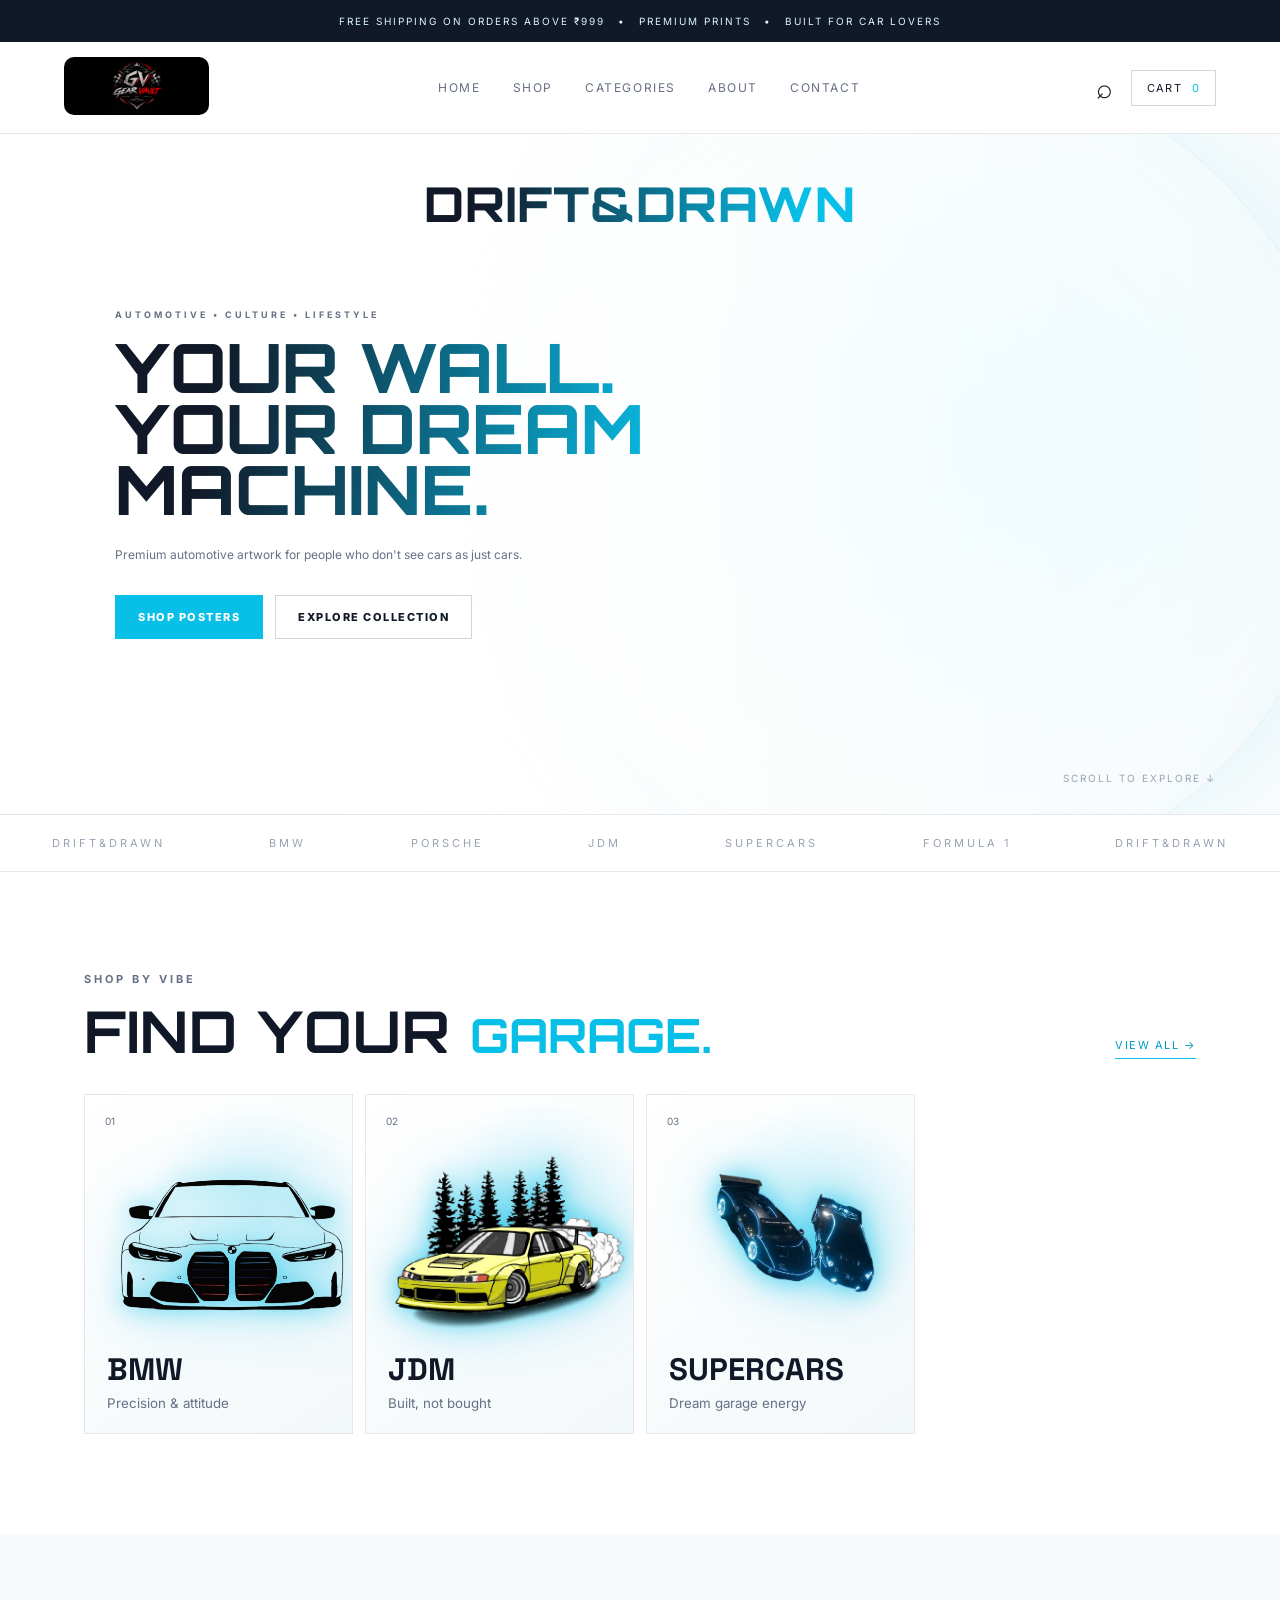
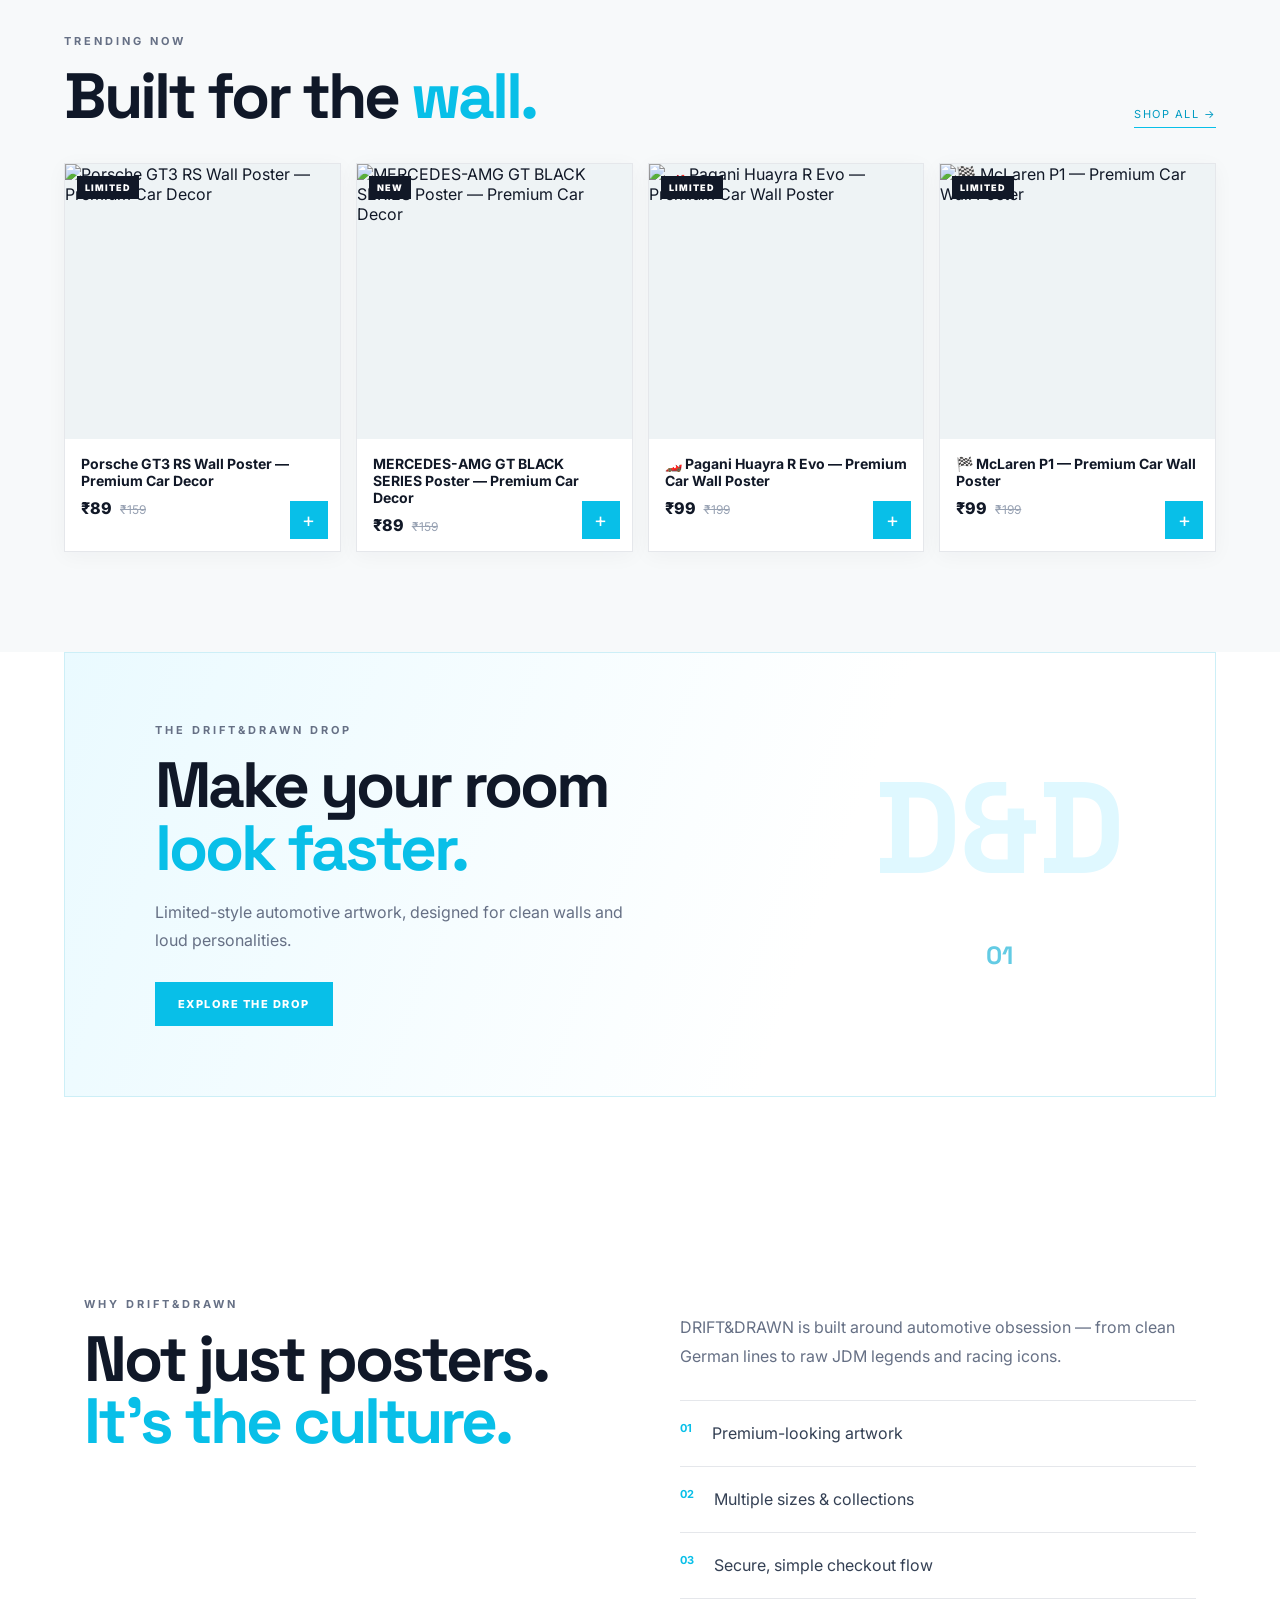
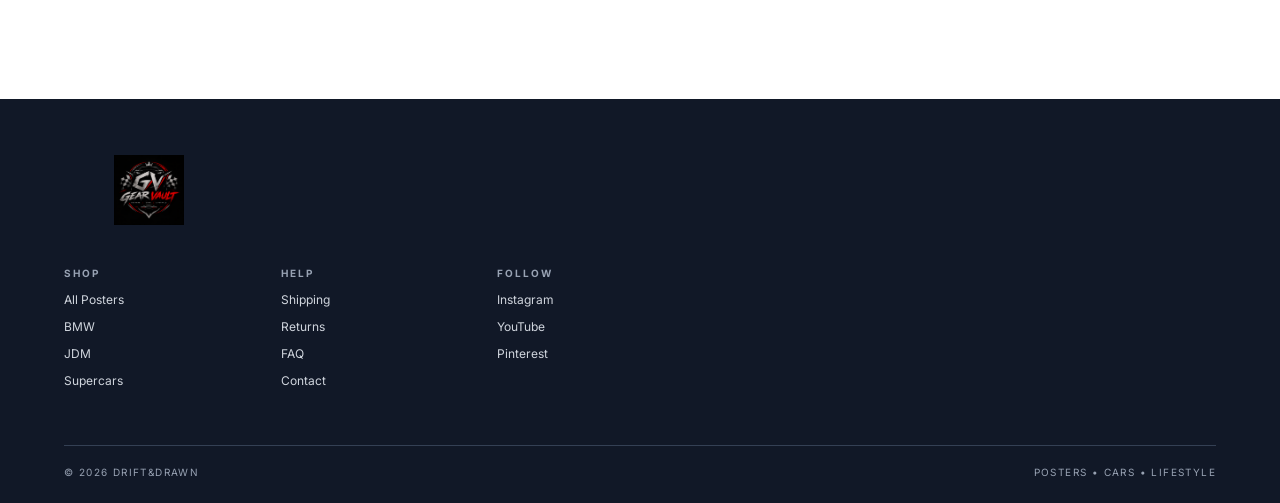
==== index.html @ aaf4fa59 "Initial website upload" ====
<!DOCTYPE html>
<html lang="en">
<head>
  <meta charset="UTF-8">
  <meta name="viewport" content="width=device-width, initial-scale=1.0">
  <title>DRIFT&amp;DRAWN — Posters, Cars &amp; Lifestyle</title>
  <meta name="description" content="DRIFT&amp;DRAWN — premium automotive posters and lifestyle products.">
  <link rel="preconnect" href="https://fonts.googleapis.com">
  <link rel="preconnect" href="https://fonts.gstatic.com" crossorigin>
  <link href="https://fonts.googleapis.com/css2?family=Inter:wght@400;500;600;700;800;900&family=Orbitron:wght@600;700;800;900&family=Space+Grotesk:wght@500;600;700&display=swap" rel="stylesheet">
  <link rel="stylesheet" href="css/style.css">
</head>
<body>
  <div class="topbar"><span>FREE SHIPPING ON ORDERS ABOVE ₹999</span><span>•</span><span>PREMIUM PRINTS</span><span>•</span><span>BUILT FOR CAR LOVERS</span></div>

  <header class="header">
    <a class="brand" href="index.html">
      <img src="assets/logo.png" alt="DRIFT&DRAWN logo">
    </a>
    <nav>
      <a href="index.html">Home</a>
      <a href="shop.html">Shop</a>
      <a href="#categories">Categories</a>
      <a href="#about">About</a>
      <a href="#contact">Contact</a>
    </nav>
    <div class="header-actions">
      <button class="icon-btn" id="searchBtn" aria-label="Search">⌕</button>
      <a class="cart-btn" href="cart.html">Cart <span id="cartCount">0</span></a>
    </div>
  </header>

  <div class="search-panel" id="searchPanel">
    <input id="searchInput" type="search" placeholder="Search BMW, JDM, supercars, posters...">
    <a href="shop.html" class="btn btn-red">Browse products</a>
  </div>

  <main>
    <section class="hero">
      <video class="hero-video" autoplay muted loop playsinline preload="auto" aria-hidden="true">
        <source src="assets/hero-loop.mp4" type="video/mp4">
      </video>
      <div class="hero-overlay"></div>
      <div class="hero-site-name">DRIFT&amp;DRAWN</div>
      <div class="hero-content">
        <p class="eyebrow">AUTOMOTIVE • CULTURE • LIFESTYLE</p>
        <h1>YOUR WALL.<br><span>YOUR DREAM MACHINE.</span></h1>
        <p class="hero-copy">Premium automotive artwork for people who don't see cars as just cars.</p>
        <div class="hero-buttons">
          <a href="shop.html" class="btn btn-red">Shop posters</a>
          <a href="#categories" class="btn btn-ghost">Explore collection</a>
        </div>
      </div>
      <div class="hero-scroll">SCROLL TO EXPLORE ↓</div>
    </section>

    <section class="ticker">
      <div>DRIFT&amp;DRAWN</div><div>BMW</div><div>PORSCHE</div><div>JDM</div><div>SUPERCARS</div><div>FORMULA 1</div><div>DRIFT&amp;DRAWN</div>
    </section>

    <section class="section" id="categories">
      <div class="section-head">
        <div>
          <p class="eyebrow">SHOP BY VIBE</p>
          <h2>Find your <span>garage.</span></h2>
        </div>
        <a href="shop.html" class="text-link">View all →</a>
      </div>
      <div class="category-grid">
        <a class="category-card cat-bmw" href="shop.html?category=BMW"><img class="category-art" src="assets/bmw.png" alt="BMW artwork" onerror="this.hidden=true"><span>01</span><strong>BMW</strong><small>Precision & attitude</small></a>
        <a class="category-card cat-jdm" href="shop.html?category=JDM"><img class="category-art" src="assets/jdm.png" alt="JDM artwork" onerror="this.hidden=true"><span>02</span><strong>JDM</strong><small>Built, not bought</small></a>
        <a class="category-card cat-super" href="shop.html?category=Supercars"><img class="category-art" src="assets/supercars.png" alt="Supercars artwork" onerror="this.hidden=true"><span>03</span><strong>SUPERCARS</strong><small>Dream garage energy</small></a>
      </div>
    </section>

    <section class="section dark-section">
      <div class="section-head">
        <div>
          <p class="eyebrow">TRENDING NOW</p>
          <h2>Built for the <span>wall.</span></h2>
        </div>
        <a href="shop.html" class="text-link">Shop all →</a>
      </div>
      <div class="product-grid" id="featuredProducts"></div>
    </section>

    <section class="promo">
      <div>
        <p class="eyebrow">THE DRIFT&amp;DRAWN DROP</p>
        <h2>Make your room<br><span>look faster.</span></h2>
        <p>Limited-style automotive artwork, designed for clean walls and loud personalities.</p>
        <a href="shop.html" class="btn btn-red">Explore the drop</a>
      </div>
      <div class="promo-mark">D&amp;D<br><small>01</small></div>
    </section>

    <section class="section" id="about">
      <div class="about-grid">
        <div>
          <p class="eyebrow">WHY DRIFT&amp;DRAWN</p>
          <h2>Not just posters.<br><span>It's the culture.</span></h2>
        </div>
        <div class="about-copy">
          <p>DRIFT&amp;DRAWN is built around automotive obsession — from clean German lines to raw JDM legends and racing icons.</p>
          <div class="feature-list">
            <div><b>01</b><span>Premium-looking artwork</span></div>
            <div><b>02</b><span>Multiple sizes & collections</span></div>
            <div><b>03</b><span>Secure, simple checkout flow</span></div>
          </div>
        </div>
      </div>
    </section>
  </main>

  <footer id="contact">
    <div class="footer-brand"><img src="assets/logo.png" alt="DRIFT&amp;DRAWN"></div>
    <div class="footer-cols">
      <div><h4>SHOP</h4><a href="shop.html">All Posters</a><a href="shop.html?category=BMW">BMW</a><a href="shop.html?category=JDM">JDM</a><a href="shop.html?category=Supercars">Supercars</a></div>
      <div><h4>HELP</h4><a href="#">Shipping</a><a href="#">Returns</a><a href="#">FAQ</a><a href="#">Contact</a></div>
      <div><h4>FOLLOW</h4><a href="#">Instagram</a><a href="#">YouTube</a><a href="#">Pinterest</a></div>
    </div>
    <div class="footer-bottom"><span>© 2026 DRIFT&amp;DRAWN</span><span>POSTERS • CARS • LIFESTYLE</span></div>
  </footer>
  <script src="js/products.js"></script>
  <script src="js/app.js"></script>
</body>
</html>
---- css/style.css ----
:root{--bg:#ffffff;--panel:#f7f9fa;--panel2:#eef3f5;--text:#111827;--muted:#667085;--cyan:#08bfe8;--cyan-dark:#009bc2;--line:#e5e7eb;--max:1240px}
*{box-sizing:border-box}html{scroll-behavior:smooth}body{margin:0;background:#fffffffff;color:var(--text);font-family:Inter,Arial,sans-serif}a{color:inherit;text-decoration:none}button,input,select,textarea{font:inherit}
.topbar{min-height:42px;padding:7px 5vw;background:#fffffffff;border-bottom:1px solid #191919;color:#667085;display:flex;align-items:center;justify-content:center;font-size:10px;letter-spacing:2px;gap:13px;flex-wrap:wrap}.site-name{color:#d9f8ff;font-family:"Space Grotesk";font-size:15px;letter-spacing:2px}
.header{height:92px;padding:0 5vw;display:flex;align-items:center;justify-content:space-between;border-bottom:1px solid #e5e7eb;background:rgba(8,8,8,.95);position:sticky;top:0;z-index:20;backdrop-filter:blur(16px)}
.brand img{width:145px;height:58px;object-fit:contain}.header nav{display:flex;gap:32px}.header nav a{font-size:12px;text-transform:uppercase;letter-spacing:1.6px;color:#bdbdbd}.header nav a:hover,.header nav a.active{color:#111827}.header-actions{display:flex;gap:12px;align-items:center}.icon-btn{border:0;background:transparent;color:#111827;font-size:28px;cursor:pointer}.cart-btn{border:1px solid #d0d7dc;padding:10px 15px;font-size:11px;text-transform:uppercase;letter-spacing:1.4px}.cart-btn span{color:var(--cyan);margin-left:5px}
.search-panel{display:none;padding:15px 5vw;background:#f7f9fa;border-bottom:1px solid var(--line);gap:12px}.search-panel.show{display:flex}.search-panel input{flex:1;background:#f4f8fa;border:1px solid #d0d7dc;color:#111827;padding:14px 16px;outline:0}
.hero{min-height:680px;position:relative;display:flex;align-items:center;overflow:hidden;background:radial-gradient(circle at 75% 48%,#eafaff 0,#f7f9fa 28%,#ffffff 70%)}.hero:after{content:"";position:absolute;inset:0;background:linear-gradient(90deg,#ffffff 0%,rgba(5,5,5,.78) 35%,rgba(5,5,5,.1) 100%),radial-gradient(circle at 75% 50%,rgba(255,20,20,.12),transparent 35%)}.hero-overlay{position:absolute;right:-5%;width:65vw;height:65vw;border-radius:50%;border:1px solid #e5e7eb;box-shadow:0 0 100px rgba(8,191,232,.10),inset 0 0 80px rgba(8,191,232,.05)}.hero-site-name{position:absolute;top:20px;left:50%;width:min(440px,80vw);height:100px;transform:translateX(-50%);display:flex;align-items:center;justify-content:center;z-index:3;background:linear-gradient(100deg,#111827 15%,#08bfe8 85%);-webkit-background-clip:text;background-clip:text;color:transparent;font-family:"Orbitron",sans-serif;font-size:48px;font-weight:800;letter-spacing:1px;line-height:1;white-space:nowrap;text-shadow:none}.hero-content{position:relative;z-index:2;margin-left:9vw;max-width:650px}.eyebrow{font-size:11px;letter-spacing:3px;color:#667085;font-weight:700;margin:0 0 17px}.hero h1{font-family:"Space Grotesk";font-size:clamp(52px,7vw,105px);line-height:.9;margin:0 0 25px;letter-spacing:-5px}.hero h1 span,h1 span,h2 span{color:var(--cyan)}.hero-copy{color:#667085;max-width:470px;line-height:1.7}.hero-buttons{display:flex;gap:12px;margin-top:30px}.btn{display:inline-flex;justify-content:center;align-items:center;border:1px solid #d0d7dc;padding:14px 22px;text-transform:uppercase;font-size:11px;letter-spacing:1.5px;font-weight:800;cursor:pointer}.btn-red{background:var(--cyan);border-color:var(--cyan);color:#111827}.btn-red:hover{background:#d91616}.btn-ghost{background:transparent}.hero-scroll{position:absolute;z-index:2;right:5vw;bottom:30px;color:#98a2b3;font-size:10px;letter-spacing:2px}
.ticker{height:58px;border-top:1px solid #e5e7eb;border-bottom:1px solid #e5e7eb;display:flex;align-items:center;justify-content:space-around;color:#98a2b3;font-size:11px;letter-spacing:3px;overflow:hidden}
.section{max-width:var(--max);margin:auto;padding:100px 5vw}.dark-section{max-width:none;background:#f7f9fa}.dark-section>.section-head,.dark-section>.product-grid{max-width:var(--max);margin-left:auto;margin-right:auto}.section-head{display:flex;justify-content:space-between;align-items:end;margin-bottom:35px}.section-head h2,.about-grid h2,.promo h2{font-family:"Space Grotesk";font-size:clamp(38px,5vw,68px);line-height:.98;letter-spacing:-3px;margin:0}.text-link{font-size:11px;text-transform:uppercase;letter-spacing:1.5px;border-bottom:1px solid var(--cyan);padding-bottom:6px}
.category-grid{display:grid;grid-template-columns:repeat(4,1fr);gap:12px}.category-card{min-height:340px;padding:22px;display:flex;flex-direction:column;justify-content:flex-end;position:relative;overflow:hidden;border:1px solid #e5e7eb;background:linear-gradient(145deg,#f2f6f8,#ffffff)}.category-card:before{content:"";position:absolute;inset:0;background:radial-gradient(circle at 65% 35%,rgba(8,191,232,.18),transparent 40%);transition:.4s}.category-card:hover:before{transform:scale(1.2);opacity:1}.category-card>*{position:relative;z-index:1}.category-card span{position:absolute;top:20px;left:20px;color:#667085;font-size:10px}.category-card strong{font-family:"Space Grotesk";font-size:31px}.category-card small{color:#667085;margin-top:6px}.cat-jdm{background:linear-gradient(140deg,#eefaff,#ffffff)}.cat-super{background:linear-gradient(140deg,#f2f7f9,#ffffff)}.cat-f1{background:linear-gradient(140deg,#eefaff,#ffffff)}
.product-grid{display:grid;grid-template-columns:repeat(4,1fr);gap:15px}.product-card{background:#fffffffff;border:1px solid #242424;position:relative;overflow:hidden}.product-img{aspect-ratio:1/1;overflow:hidden;background:#eef3f5}.product-img img{width:100%;height:100%;object-fit:cover;transition:.5s;display:block}.product-card:hover .product-img img{transform:scale(1.05)}.tag{position:absolute;top:12px;left:12px;background:#ffffff;color:#ffffff;padding:6px 8px;font-size:9px;font-weight:900;letter-spacing:1px}.product-info{padding:16px}.product-info h3{font-size:14px;margin:0 0 9px}.product-meta{display:flex;align-items:center;justify-content:space-between}.price{font-weight:800}.old{color:#98a2b3;text-decoration:line-through;font-size:12px;margin-left:5px;font-weight:400}.quick-add{position:absolute;right:12px;bottom:12px;background:var(--cyan);border:0;color:#111827;width:38px;height:38px;cursor:pointer;font-size:20px}
.promo{margin:0 5vw 100px;padding:70px 7%;background:linear-gradient(110deg,#eefaff,#ffffff 60%);border:1px solid #cdeff7;display:flex;align-items:center;justify-content:space-between}.promo p:not(.eyebrow){color:#667085;max-width:500px;line-height:1.7;margin:20px 0 28px}.promo-mark{font-family:"Space Grotesk";font-weight:900;font-size:130px;line-height:.7;color:#dff8ff;text-align:center}.promo-mark small{font-size:25px;color:#6bcfe6}
.about-grid{display:grid;grid-template-columns:1fr 1fr;gap:80px}.about-copy{color:#667085;line-height:1.8}.feature-list{margin-top:30px;border-top:1px solid #292929}.feature-list div{display:flex;gap:20px;padding:18px 0;border-bottom:1px solid #e5e7eb}.feature-list b{color:var(--cyan);font-size:11px}.feature-list span{color:#344054}
footer{background:#fffffffff;border-top:1px solid #e5e7eb;padding:55px 5vw 25px}.footer-brand img{width:170px;height:70px;object-fit:contain}.footer-cols{display:grid;grid-template-columns:repeat(3,1fr);max-width:600px;gap:50px;margin:25px 0 45px}.footer-cols h4{font-size:10px;letter-spacing:2px;color:#98a2b3}.footer-cols a{display:block;font-size:12px;color:#667085;margin:12px 0}.footer-bottom{border-top:1px solid #e5e7eb;padding-top:20px;color:#98a2b3;font-size:10px;letter-spacing:1.4px;display:flex;justify-content:space-between}
.shop-page,.cart-page{max-width:var(--max);margin:auto;padding:80px 5vw}.shop-title{margin-bottom:55px}.shop-title h1{font-family:"Space Grotesk";font-size:clamp(50px,7vw,90px);letter-spacing:-4px;line-height:.9;margin:0 0 15px}.shop-title>p:last-child{color:#667085}.shop-toolbar{display:flex;justify-content:space-between;align-items:center;border-bottom:1px solid #e5e7eb;padding-bottom:18px;margin-bottom:25px}.filters{display:flex;gap:7px;flex-wrap:wrap}.filter{border:1px solid #d0d7dc;background:#0b0b0b;color:#667085;padding:9px 12px;font-size:10px;text-transform:uppercase;letter-spacing:1px;cursor:pointer}.filter.active,.filter:hover{background:#ffffff;color:#ffffff;border-color:#111827}.shop-toolbar select{background:#fffffffff;color:#344054;border:1px solid #d0d7dc;padding:9px}.full-grid{grid-template-columns:repeat(4,1fr)}
.product-page{max-width:var(--max);margin:auto;padding:70px 5vw}.product-layout{display:grid;grid-template-columns:1.1fr .9fr;gap:60px}.product-large img{width:100%;aspect-ratio:1/1;object-fit:cover}.product-details h1{font-family:"Space Grotesk";font-size:clamp(38px,5vw,68px);line-height:.95;letter-spacing:-3px;margin:10px 0 20px}.product-details .price-big{font-size:25px;font-weight:800}.product-details .description{color:#667085;line-height:1.8;max-width:520px;margin:25px 0}.size-row{display:flex;gap:8px;margin:25px 0}.size-row button{background:#fffffffff;color:#344054;border:1px solid #d0d7dc;padding:12px 17px;cursor:pointer}.size-row button.active{border-color:#111827;background:#ffffff;color:#ffffff}.qty{display:flex;align-items:center;border:1px solid #d0d7dc;width:max-content;margin-bottom:15px}.qty button{background:#fffffffff;color:#111827;border:0;width:40px;height:45px;cursor:pointer}.qty span{width:45px;text-align:center}.full{width:100%}
.cart-items{display:grid;gap:12px}.cart-item{display:grid;grid-template-columns:110px 1fr auto;gap:18px;align-items:center;border:1px solid #e5e7eb;padding:12px}.cart-item img{width:110px;height:110px;object-fit:cover}.cart-item h3{margin:0 0 8px;font-size:15px}.cart-item p{color:#667085;font-size:12px;margin:0}.remove{color:#f44;background:transparent;border:0;cursor:pointer}.cart-summary{margin-top:25px;border-top:1px solid #e5e7eb;padding-top:25px;display:flex;justify-content:flex-end;gap:30px;align-items:center}.cart-total{font-size:22px;font-weight:800}.empty{text-align:center;padding:80px 0;color:#667085}
.checkout-secure{font-size:10px;letter-spacing:2px;color:#667085}.checkout-page{max-width:1000px;margin:auto;padding:70px 5vw;display:grid;grid-template-columns:1fr 380px;gap:50px}.checkout-form h1{font-family:"Space Grotesk";font-size:50px;line-height:.95;letter-spacing:-3px}.checkout-form form{display:grid;gap:18px;margin-top:30px}.checkout-form label{font-size:11px;color:#667085;text-transform:uppercase;letter-spacing:1px}.checkout-form input,.checkout-form textarea,.checkout-form select{display:block;width:100%;margin-top:7px;background:#fffffffff;border:1px solid #d0d7dc;color:#111827;padding:14px;outline:none}.checkout-form textarea{min-height:100px;resize:vertical}.two-col{display:grid;grid-template-columns:1fr 1fr;gap:12px}.checkout-summary{background:#fffffffff;border:1px solid #e5e7eb;padding:25px;height:max-content}.summary-row{display:flex;justify-content:space-between;padding:10px 0;border-bottom:1px solid #e5e7eb;font-size:12px}.summary-total{display:flex;justify-content:space-between;font-size:18px;font-weight:800;margin-top:18px}

@media(max-width:900px){.header nav{display:none}.category-grid,.product-grid,.full-grid{grid-template-columns:repeat(2,1fr)}.product-layout,.checkout-page,.about-grid{grid-template-columns:1fr}.promo{gap:40px}.hero{min-height:620px}.hero-overlay{right:-30%;width:100vw;height:100vw}.hero-content{margin-left:7vw}.product-layout{gap:35px}}
@media(max-width:600px){.topbar{font-size:8px;letter-spacing:1px}.header{padding:0 4vw}.brand img{width:110px}.section,.shop-page,.cart-page,.product-page{padding-left:4vw;padding-right:4vw}.category-grid,.product-grid,.full-grid{grid-template-columns:1fr 1fr;gap:8px}.category-card{min-height:230px;padding:14px}.category-card strong{font-size:22px}.product-info{padding:11px}.product-info h3{font-size:12px}.hero h1{font-size:56px;letter-spacing:-3px}.hero-site-name{font-size:32px}.hero-copy{font-size:13px}.hero-buttons{flex-direction:column;width:200px}.promo{margin-left:4vw;margin-right:4vw;padding:45px 25px}.promo-mark{font-size:70px}.footer-cols{grid-template-columns:1fr 1fr}.footer-bottom{flex-direction:column;gap:10px}.shop-toolbar{align-items:flex-start;gap:15px;flex-direction:column}.cart-item{grid-template-columns:80px 1fr}.cart-item img{width:80px;height:80px}.cart-item .remove{grid-column:2}.checkout-page{padding:45px 5vw}.checkout-form h1{font-size:43px}}

.hero h1{background:linear-gradient(100deg,#111827 15%,#08bfe8 85%);-webkit-background-clip:text;background-clip:text;color:transparent}.hero h1 span{color:inherit}
.hero .eyebrow{font-size:9px}.hero h1{font-size:68px}.hero-copy{font-size:12px}
@media(max-width:600px){.hero h1{font-size:44px}}
.hero-video{position:absolute;inset:0;width:100%;height:100%;object-fit:cover;z-index:0;opacity:.58}.hero:after{z-index:1}.hero-overlay{z-index:1}.hero-video::-webkit-media-controls{display:none}@media(prefers-reduced-motion:reduce){.hero-video{display:none}}

/* ===== DRIFT&DRAWN LIGHT + CYAN OVERRIDES ===== */
body{background:#fff;color:#111827}
.header{background:rgba(255,255,255,.96);border-bottom:1px solid #e5e7eb}
.topbar{background:#111827;color:#d9f8ff;border-bottom:0}
.header nav a{color:#667085}
.header nav a:hover,.header nav a.active{color:#08bfe8}
.brand img{background:#000;border-radius:10px}
.cart-btn{border-color:#d0d7dc;color:#111827}
.cart-btn:hover{border-color:#08bfe8;color:#009bc2}
.search-panel{background:#f7f9fa;border-color:#e5e7eb}
.search-panel input{background:#fff;border-color:#d0d7dc;color:#111827}
.icon-btn{color:#111827}
.hero{background:radial-gradient(circle at 78% 45%,#e8faff 0,#f7fbfc 35%,#fff 75%)}
.hero:after{background:linear-gradient(90deg,#fff 0%,rgba(255,255,255,.92) 38%,rgba(255,255,255,.05) 100%)}
.hero-overlay{border-color:#dceff4;box-shadow:0 0 100px rgba(8,191,232,.10),inset 0 0 80px rgba(8,191,232,.04)}
.hero h1{color:#101828}
.hero h1 span,h1 span,h2 span{color:#08bfe8}.hero h1{font-family:"Orbitron",sans-serif;font-weight:800;letter-spacing:0;color:transparent}.hero h1 span{color:inherit}
.hero-copy{color:#667085}
.eyebrow{color:#667085}
.btn-red{background:#08bfe8;border-color:#08bfe8;color:#fff}
.btn-red:hover{background:#009bc2;border-color:#009bc2}
.btn-ghost{border-color:#d0d7dc;color:#111827;background:#fff}
.btn-ghost:hover{border-color:#08bfe8;color:#009bc2}
.hero-scroll{color:#98a2b3}
.ticker{border-color:#e5e7eb;color:#98a2b3}
.section{background:#fff}
.dark-section{background:#f7f9fa}
.section-head h2,.about-grid h2,.promo h2{color:#101828}
.text-link{border-color:#08bfe8;color:#009bc2}
.category-card{border-color:#e5e7eb;background:linear-gradient(145deg,#fff,#f3f8fa)}
.category-card:before{background:radial-gradient(circle at 65% 35%,rgba(8,191,232,.18),transparent 40%)}
.category-card strong{color:#111827}
.category-card small{color:#667085}
.product-card{background:#fff;border-color:#e5e7eb;box-shadow:0 4px 20px rgba(16,24,40,.04)}
.product-card:hover{box-shadow:0 10px 35px rgba(16,24,40,.09)}
.product-img{background:#eef3f5}
.tag{background:#111827;color:#fff}
.price{color:#111827}
.old{color:#98a2b3}
.quick-add{background:#08bfe8;color:#fff}
.quick-add:hover{background:#009bc2}
.promo{background:linear-gradient(110deg,#eafaff,#fff 65%);border-color:#cdeff7}
.promo p:not(.eyebrow){color:#667085}
.promo-mark{color:#dff8ff}
.promo-mark small{color:#63cbe4}
.about-copy{color:#667085}
.feature-list{border-color:#e5e7eb}
.feature-list div{border-color:#e5e7eb}
.feature-list b{color:#08bfe8}
.feature-list span{color:#344054}
footer{background:#111827;border-color:#111827}
.footer-cols h4{color:#98a2b3}
.footer-cols a{color:#d0d5dd}
.footer-bottom{border-color:#344054;color:#98a2b3}
.shop-title>p:last-child{color:#667085}
.shop-toolbar{border-color:#e5e7eb}
.filter{background:#fff;color:#667085;border-color:#d0d7dc}
.filter.active,.filter:hover{background:#08bfe8;color:#fff;border-color:#08bfe8}
.shop-toolbar select{background:#fff;color:#344054;border-color:#d0d7dc}
.product-details h1{color:#101828}
.product-details .description{color:#667085}
.qty{border-color:#d0d7dc}
.qty button{background:#fff;color:#111827}
.qty button:hover{background:#eefaff;color:#009bc2}
.empty{color:#667085}
.cart-item{border-color:#e5e7eb;background:#fff}
.cart-item p{color:#667085}
.remove{color:#009bc2}
.checkout-secure{color:#667085}
.checkout-form label{color:#667085}
.checkout-form input,.checkout-form textarea,.checkout-form select{background:#fff;border-color:#d0d7dc;color:#111827}
.checkout-form input:focus,.checkout-form textarea:focus,.checkout-form select:focus{border-color:#08bfe8;box-shadow:0 0 0 3px rgba(8,191,232,.12)}
.checkout-summary{background:#f7f9fa;border-color:#e5e7eb}
.summary-row{border-color:#e5e7eb}
.size-row{display:none}

.category-art{position:absolute;z-index:0;right:-8%;top:6%;width:108%;height:70%;object-fit:contain;object-position:center;filter:drop-shadow(0 0 12px rgba(8,191,232,.65)) drop-shadow(0 0 30px rgba(8,191,232,.32));transition:transform .45s ease,filter .45s ease}.category-card:hover .category-art{transform:scale(1.06) translateY(-4px);filter:drop-shadow(0 0 18px rgba(8,191,232,.9)) drop-shadow(0 0 44px rgba(8,191,232,.48))}
#categories .section-head h2{font-family:"Orbitron",sans-serif;font-size:clamp(32px,4.5vw,60px);letter-spacing:1px;text-transform:uppercase}#categories .section-head h2 span{font-family:"Orbitron",sans-serif;font-size:.82em;font-style:normal;letter-spacing:0;text-transform:uppercase}
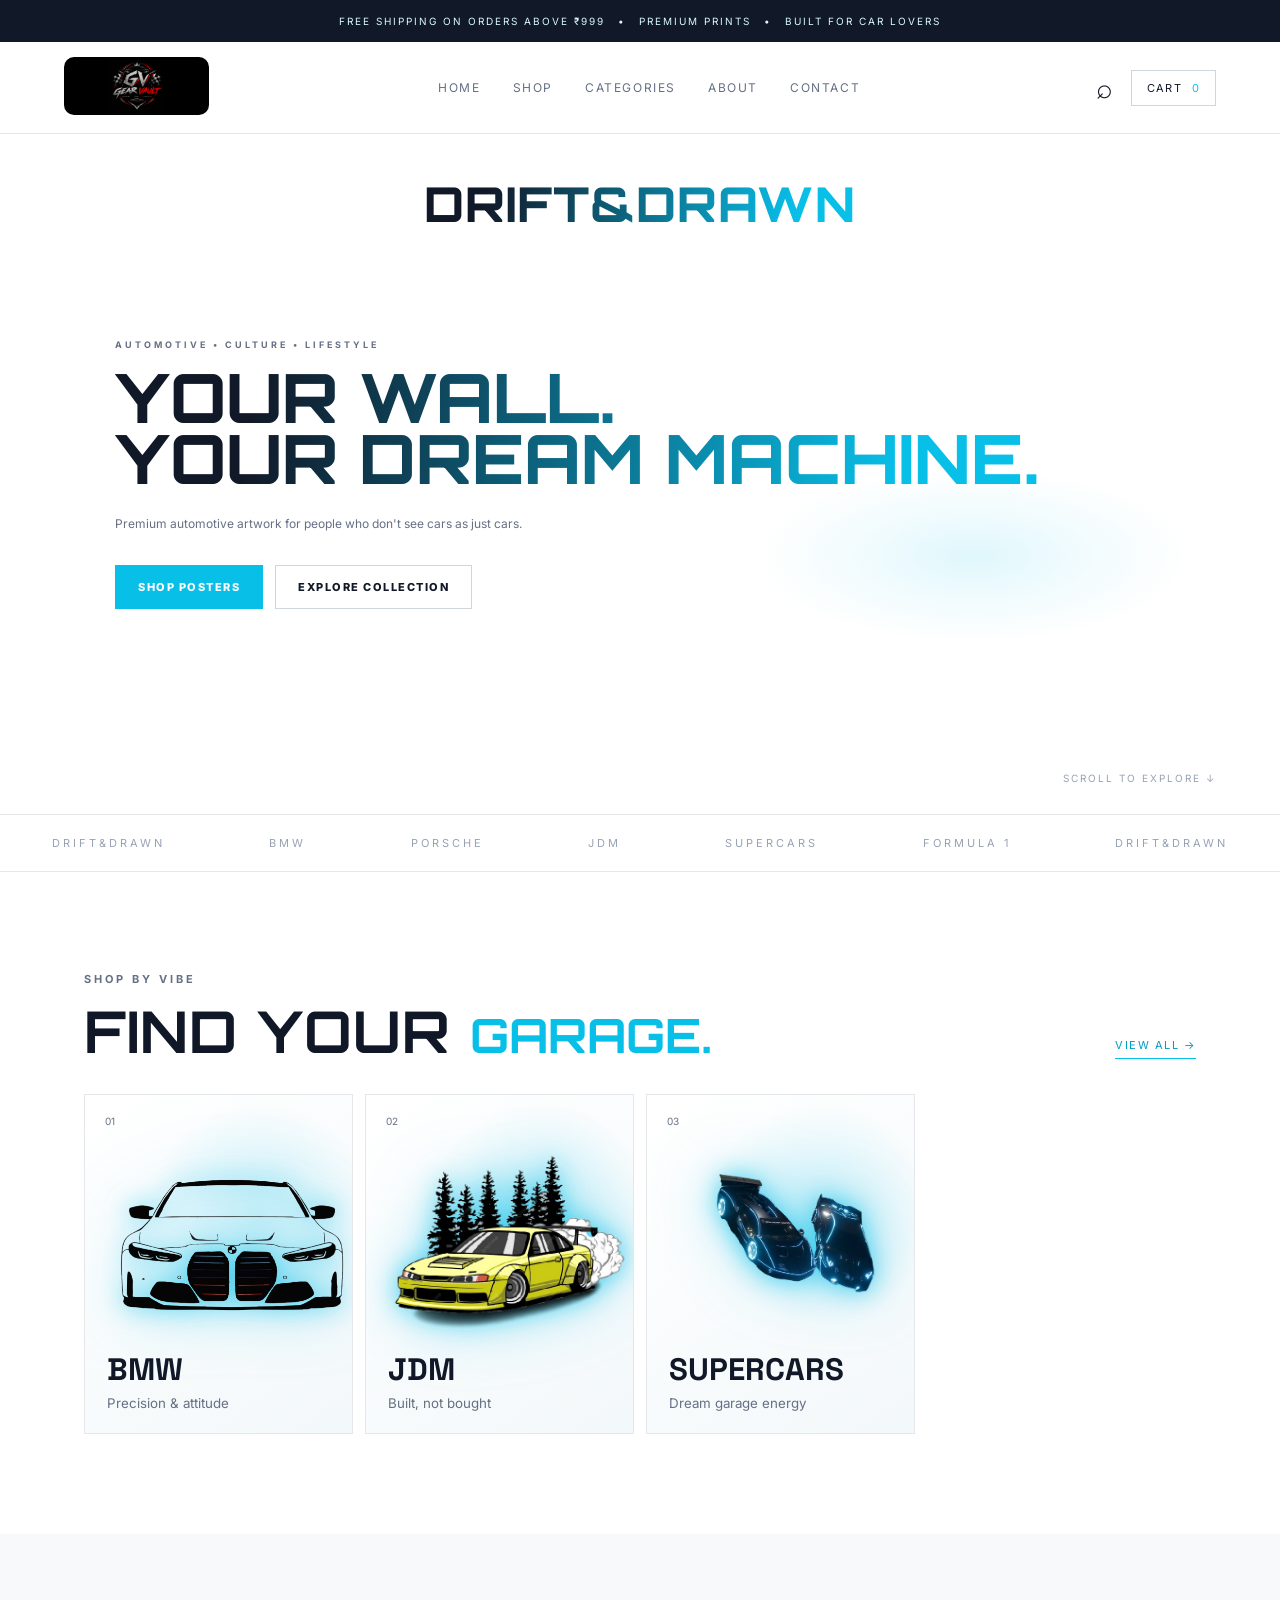
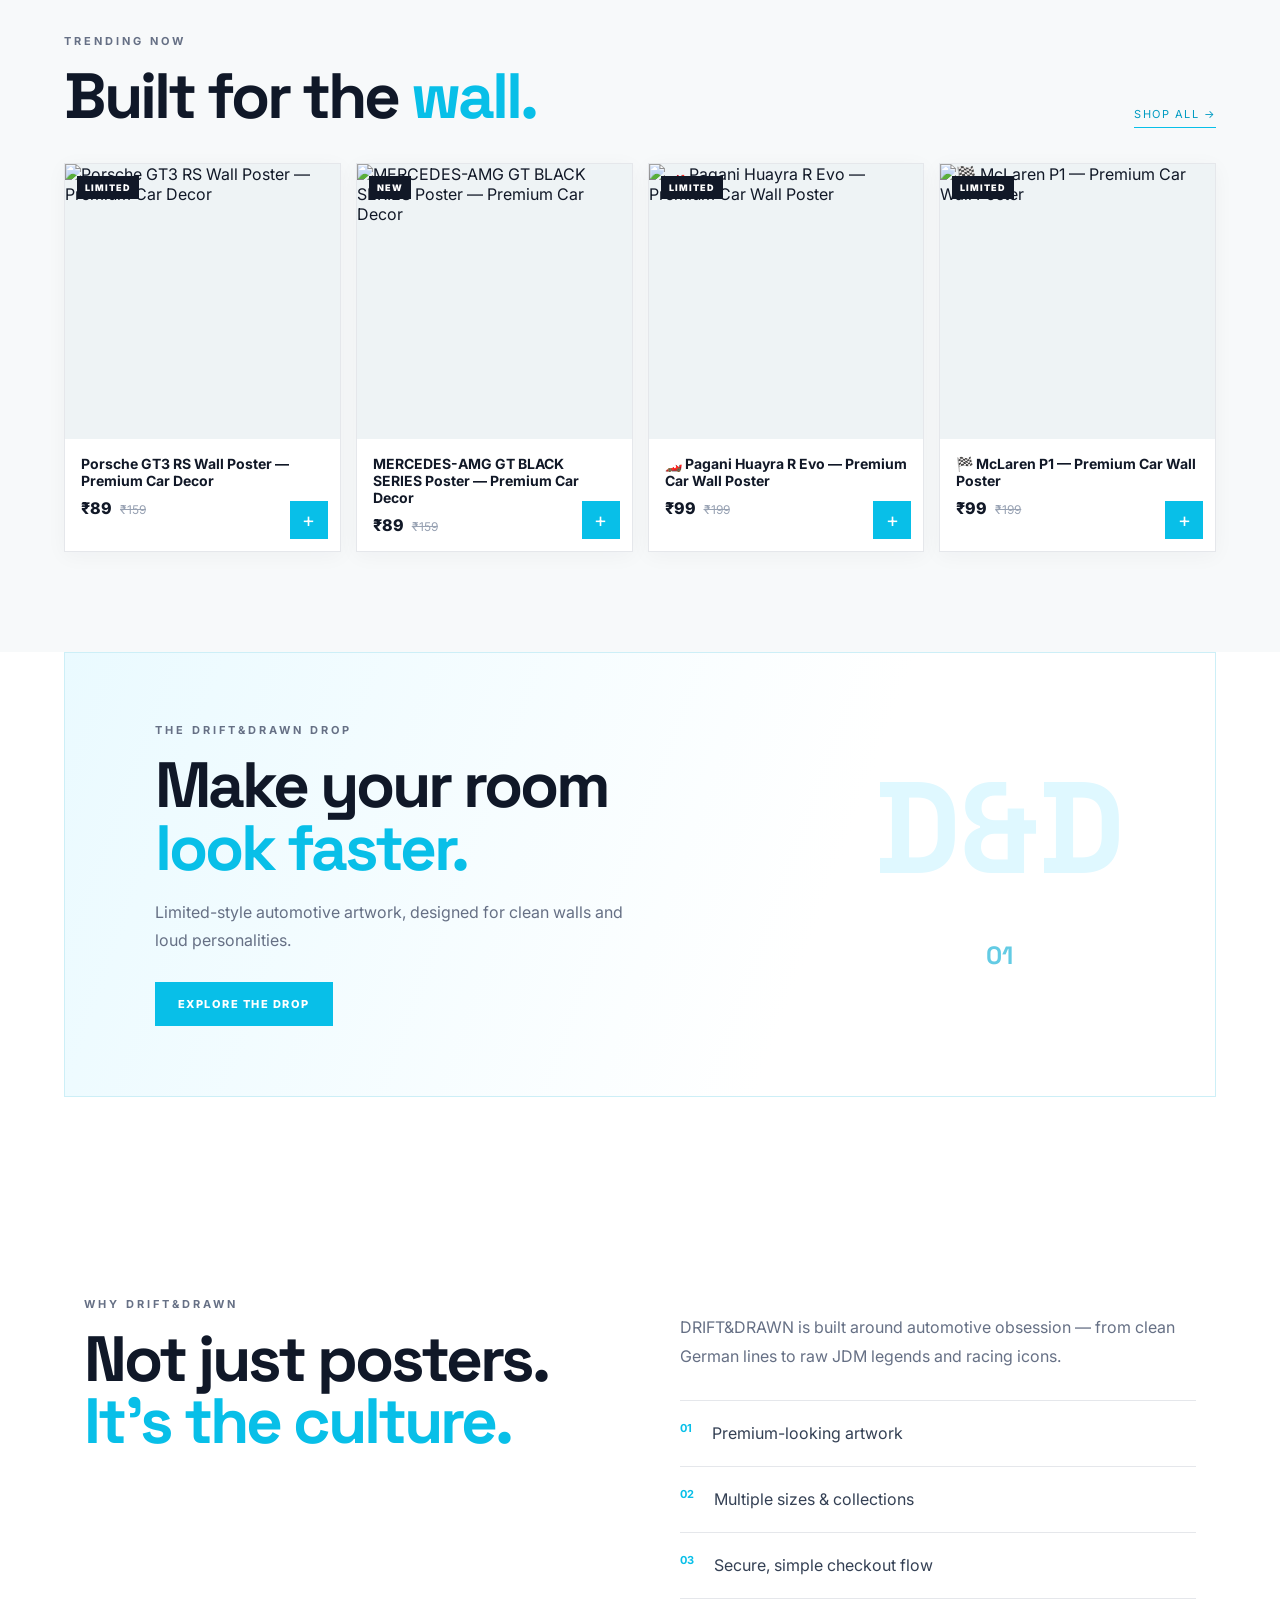
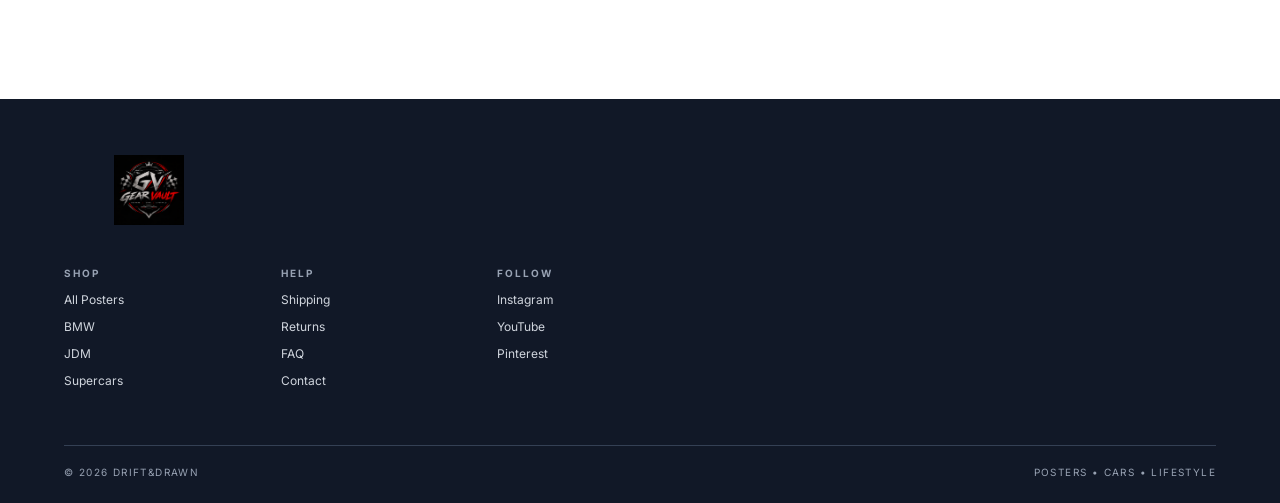
==== commit f0e34390: "Update index" ====
--- a/index.html
+++ b/index.html
@@ -3,7 +3,7 @@
 <head>
   <meta charset="UTF-8">
   <meta name="viewport" content="width=device-width, initial-scale=1.0">
-  <title>DRIFT&amp;DRAWN — Posters, Cars &amp; Lifestyle</title>
+  <title>DRIFT&DRAWN — Posters, Cars &amp; Lifestyle</title>
   <meta name="description" content="DRIFT&amp;DRAWN — premium automotive posters and lifestyle products.">
   <link rel="preconnect" href="https://fonts.googleapis.com">
   <link rel="preconnect" href="https://fonts.gstatic.com" crossorigin>
--- a/css/style.css
+++ b/css/style.css
@@ -4,7 +4,7 @@
 .header{height:92px;padding:0 5vw;display:flex;align-items:center;justify-content:space-between;border-bottom:1px solid #e5e7eb;background:rgba(8,8,8,.95);position:sticky;top:0;z-index:20;backdrop-filter:blur(16px)}
 .brand img{width:145px;height:58px;object-fit:contain}.header nav{display:flex;gap:32px}.header nav a{font-size:12px;text-transform:uppercase;letter-spacing:1.6px;color:#bdbdbd}.header nav a:hover,.header nav a.active{color:#111827}.header-actions{display:flex;gap:12px;align-items:center}.icon-btn{border:0;background:transparent;color:#111827;font-size:28px;cursor:pointer}.cart-btn{border:1px solid #d0d7dc;padding:10px 15px;font-size:11px;text-transform:uppercase;letter-spacing:1.4px}.cart-btn span{color:var(--cyan);margin-left:5px}
 .search-panel{display:none;padding:15px 5vw;background:#f7f9fa;border-bottom:1px solid var(--line);gap:12px}.search-panel.show{display:flex}.search-panel input{flex:1;background:#f4f8fa;border:1px solid #d0d7dc;color:#111827;padding:14px 16px;outline:0}
-.hero{min-height:680px;position:relative;display:flex;align-items:center;overflow:hidden;background:radial-gradient(circle at 75% 48%,#eafaff 0,#f7f9fa 28%,#ffffff 70%)}.hero:after{content:"";position:absolute;inset:0;background:linear-gradient(90deg,#ffffff 0%,rgba(5,5,5,.78) 35%,rgba(5,5,5,.1) 100%),radial-gradient(circle at 75% 50%,rgba(255,20,20,.12),transparent 35%)}.hero-overlay{position:absolute;right:-5%;width:65vw;height:65vw;border-radius:50%;border:1px solid #e5e7eb;box-shadow:0 0 100px rgba(8,191,232,.10),inset 0 0 80px rgba(8,191,232,.05)}.hero-site-name{position:absolute;top:20px;left:50%;width:min(440px,80vw);height:100px;transform:translateX(-50%);display:flex;align-items:center;justify-content:center;z-index:3;background:linear-gradient(100deg,#111827 15%,#08bfe8 85%);-webkit-background-clip:text;background-clip:text;color:transparent;font-family:"Orbitron",sans-serif;font-size:48px;font-weight:800;letter-spacing:1px;line-height:1;white-space:nowrap;text-shadow:none}.hero-content{position:relative;z-index:2;margin-left:9vw;max-width:650px}.eyebrow{font-size:11px;letter-spacing:3px;color:#667085;font-weight:700;margin:0 0 17px}.hero h1{font-family:"Space Grotesk";font-size:clamp(52px,7vw,105px);line-height:.9;margin:0 0 25px;letter-spacing:-5px}.hero h1 span,h1 span,h2 span{color:var(--cyan)}.hero-copy{color:#667085;max-width:470px;line-height:1.7}.hero-buttons{display:flex;gap:12px;margin-top:30px}.btn{display:inline-flex;justify-content:center;align-items:center;border:1px solid #d0d7dc;padding:14px 22px;text-transform:uppercase;font-size:11px;letter-spacing:1.5px;font-weight:800;cursor:pointer}.btn-red{background:var(--cyan);border-color:var(--cyan);color:#111827}.btn-red:hover{background:#d91616}.btn-ghost{background:transparent}.hero-scroll{position:absolute;z-index:2;right:5vw;bottom:30px;color:#98a2b3;font-size:10px;letter-spacing:2px}
+.hero{min-height:680px;position:relative;display:flex;align-items:center;overflow:hidden;background:transparent}.hero:after{content:none}.hero-overlay{display:none}.hero-site-name{position:absolute;top:20px;left:50%;width:auto;max-width:max-content;height:100px;transform:translateX(-50%);display:flex;align-items:center;justify-content:center;z-index:3;background:linear-gradient(100deg,#111827 15%,#08bfe8 85%);-webkit-background-clip:text;background-clip:text;color:transparent;font-family:"Orbitron",sans-serif;font-size:48px;font-weight:800;letter-spacing:1px;line-height:1;white-space:nowrap;text-shadow:none}.hero-content{position:relative;z-index:2;margin-left:9vw;width:fit-content;max-width:fit-content}.eyebrow{font-size:11px;letter-spacing:3px;color:#667085;font-weight:700;margin:0 0 17px}.hero h1{font-family:"Space Grotesk";font-size:clamp(52px,7vw,105px);line-height:.9;margin:0 0 25px;letter-spacing:-5px}.hero h1 span,h1 span,h2 span{color:var(--cyan)}.hero-copy{color:#667085;max-width:470px;line-height:1.7}.hero-buttons{display:flex;gap:12px;margin-top:30px}.btn{display:inline-flex;justify-content:center;align-items:center;border:1px solid #d0d7dc;padding:14px 22px;text-transform:uppercase;font-size:11px;letter-spacing:1.5px;font-weight:800;cursor:pointer}.btn-red{background:var(--cyan);border-color:var(--cyan);color:#111827}.btn-red:hover{background:#d91616}.btn-ghost{background:transparent}.hero-scroll{position:absolute;z-index:2;right:5vw;bottom:30px;color:#98a2b3;font-size:10px;letter-spacing:2px}
 .ticker{height:58px;border-top:1px solid #e5e7eb;border-bottom:1px solid #e5e7eb;display:flex;align-items:center;justify-content:space-around;color:#98a2b3;font-size:11px;letter-spacing:3px;overflow:hidden}
 .section{max-width:var(--max);margin:auto;padding:100px 5vw}.dark-section{max-width:none;background:#f7f9fa}.dark-section>.section-head,.dark-section>.product-grid{max-width:var(--max);margin-left:auto;margin-right:auto}.section-head{display:flex;justify-content:space-between;align-items:end;margin-bottom:35px}.section-head h2,.about-grid h2,.promo h2{font-family:"Space Grotesk";font-size:clamp(38px,5vw,68px);line-height:.98;letter-spacing:-3px;margin:0}.text-link{font-size:11px;text-transform:uppercase;letter-spacing:1.5px;border-bottom:1px solid var(--cyan);padding-bottom:6px}
 .category-grid{display:grid;grid-template-columns:repeat(4,1fr);gap:12px}.category-card{min-height:340px;padding:22px;display:flex;flex-direction:column;justify-content:flex-end;position:relative;overflow:hidden;border:1px solid #e5e7eb;background:linear-gradient(145deg,#f2f6f8,#ffffff)}.category-card:before{content:"";position:absolute;inset:0;background:radial-gradient(circle at 65% 35%,rgba(8,191,232,.18),transparent 40%);transition:.4s}.category-card:hover:before{transform:scale(1.2);opacity:1}.category-card>*{position:relative;z-index:1}.category-card span{position:absolute;top:20px;left:20px;color:#667085;font-size:10px}.category-card strong{font-family:"Space Grotesk";font-size:31px}.category-card small{color:#667085;margin-top:6px}.cat-jdm{background:linear-gradient(140deg,#eefaff,#ffffff)}.cat-super{background:linear-gradient(140deg,#f2f7f9,#ffffff)}.cat-f1{background:linear-gradient(140deg,#eefaff,#ffffff)}
@@ -37,7 +37,7 @@
 .search-panel{background:#f7f9fa;border-color:#e5e7eb}
 .search-panel input{background:#fff;border-color:#d0d7dc;color:#111827}
 .icon-btn{color:#111827}
-.hero{background:radial-gradient(circle at 78% 45%,#e8faff 0,#f7fbfc 35%,#fff 75%)}
+.about-copy{color:#667085}
 .hero:after{background:linear-gradient(90deg,#fff 0%,rgba(255,255,255,.92) 38%,rgba(255,255,255,.05) 100%)}
 .hero-overlay{border-color:#dceff4;box-shadow:0 0 100px rgba(8,191,232,.10),inset 0 0 80px rgba(8,191,232,.04)}
 .hero h1{color:#101828}
@@ -103,3 +103,73 @@
 
 .category-art{position:absolute;z-index:0;right:-8%;top:6%;width:108%;height:70%;object-fit:contain;object-position:center;filter:drop-shadow(0 0 12px rgba(8,191,232,.65)) drop-shadow(0 0 30px rgba(8,191,232,.32));transition:transform .45s ease,filter .45s ease}.category-card:hover .category-art{transform:scale(1.06) translateY(-4px);filter:drop-shadow(0 0 18px rgba(8,191,232,.9)) drop-shadow(0 0 44px rgba(8,191,232,.48))}
 #categories .section-head h2{font-family:"Orbitron",sans-serif;font-size:clamp(32px,4.5vw,60px);letter-spacing:1px;text-transform:uppercase}#categories .section-head h2 span{font-family:"Orbitron",sans-serif;font-size:.82em;font-style:normal;letter-spacing:0;text-transform:uppercase}
+.hero-video {
+  position: absolute;
+  inset: 0;
+  width: 100%;
+  height: 100%;
+  object-fit: cover;
+  z-index: 0;
+  opacity: 1;
+  display: block;
+}
+
+.hero {
+  position: relative;
+  overflow: hidden;
+}
+
+.hero-video + .hero-overlay {
+  z-index: 1;
+}
+
+.hero-content,
+.hero-site-name,
+.hero-scroll {
+  z-index: 3;
+}
+
+/* Keep the hero light aligned to the artwork instead of washing across the car. */
+.hero:after {
+  content: "";
+  position: absolute;
+  inset: 0;
+  pointer-events: none;
+  background:
+    linear-gradient(90deg, rgba(255,255,255,.98) 0%, rgba(255,255,255,.9) 24%, rgba(255,255,255,.34) 39%, transparent 51%),
+    radial-gradient(ellipse 24% 18% at 76% 62%, rgba(8,191,232,.13) 0%, rgba(8,191,232,.06) 34%, transparent 72%);
+}
+
+.hero-video {
+  transform: translateX(4%) scale(1.02);
+  transform-origin: center center;
+}
+.hero-video {
+  position: absolute;
+  inset: 0;
+  width: 100%;
+  height: 100%;
+  object-fit: contain;
+  background: #fff;
+  z-index: 0;
+  opacity: 1;
+}
+
+.hero {
+  position: relative;
+  overflow: hidden;
+}
+
+.hero:after {
+  z-index: 1;
+}
+
+.hero-overlay {
+  z-index: 2;
+}
+
+.hero-content,
+.hero-site-name,
+.hero-scroll {
+  z-index: 3;
+}
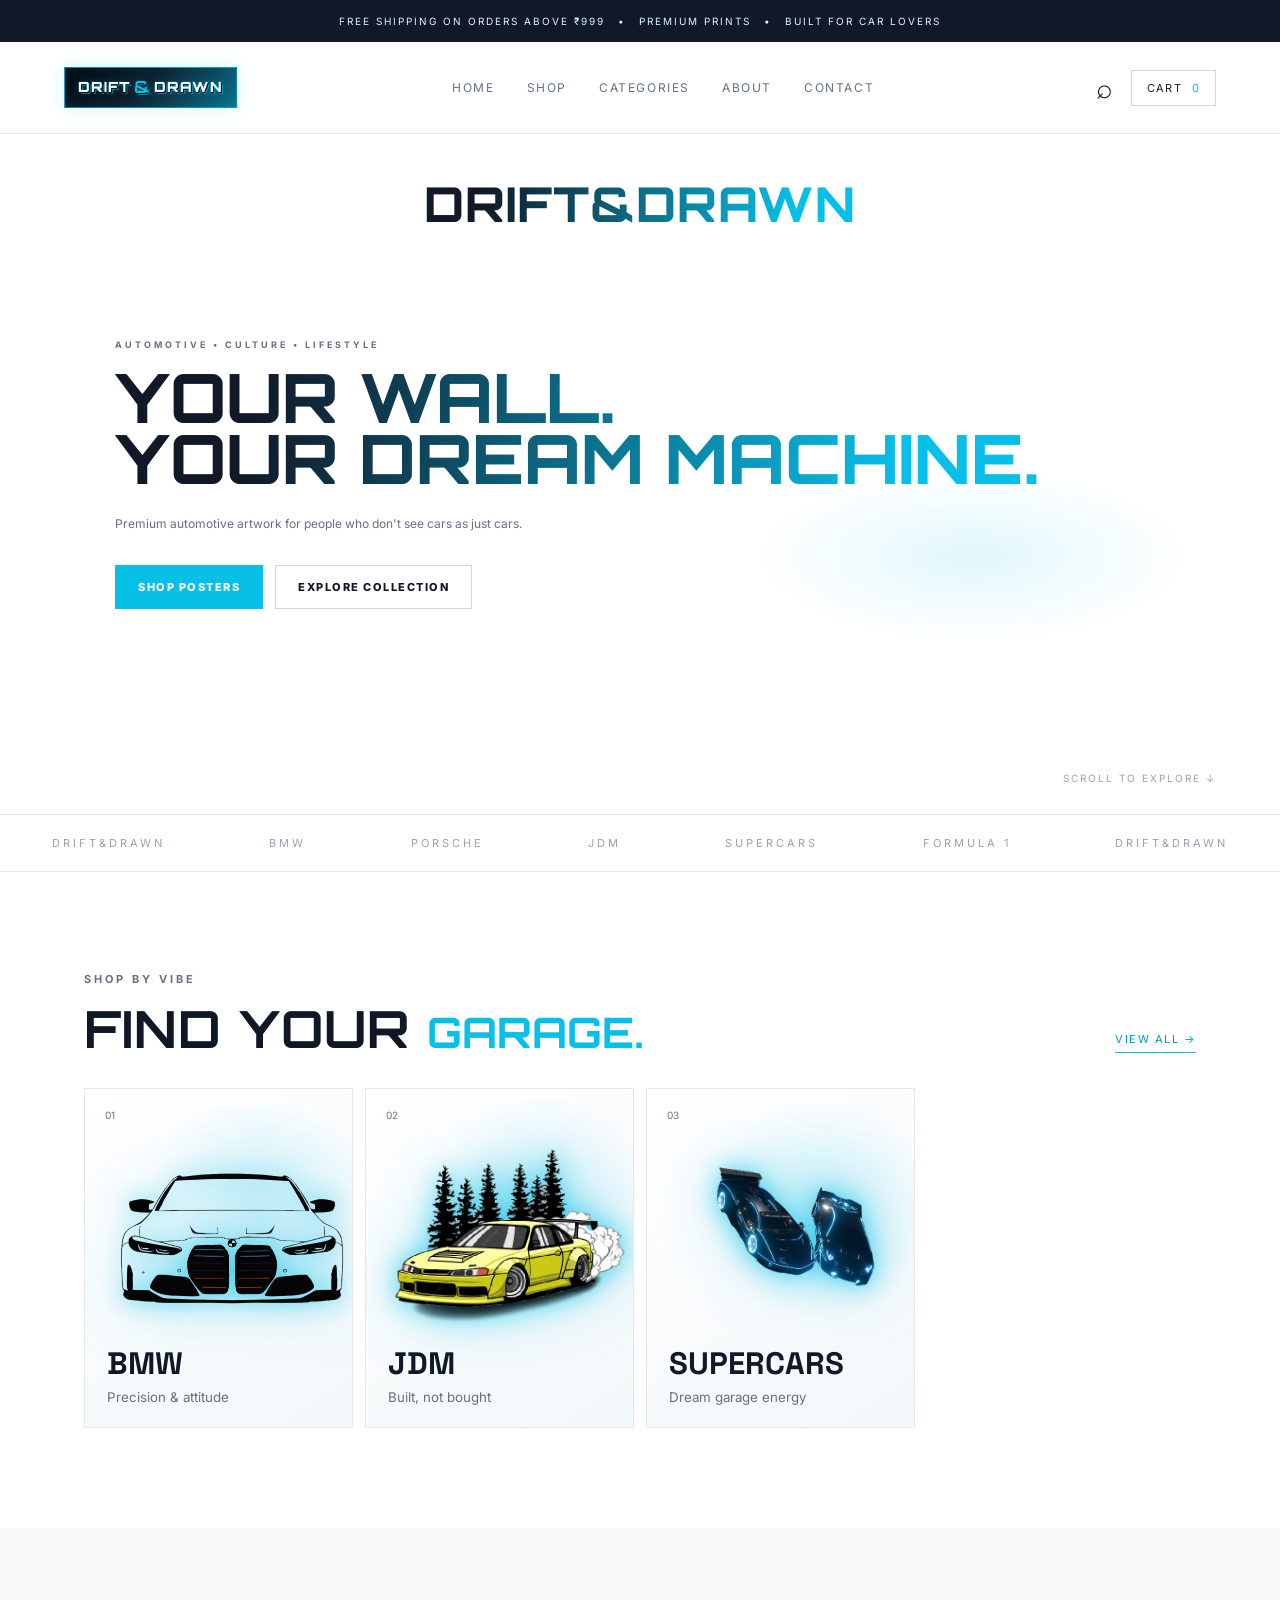
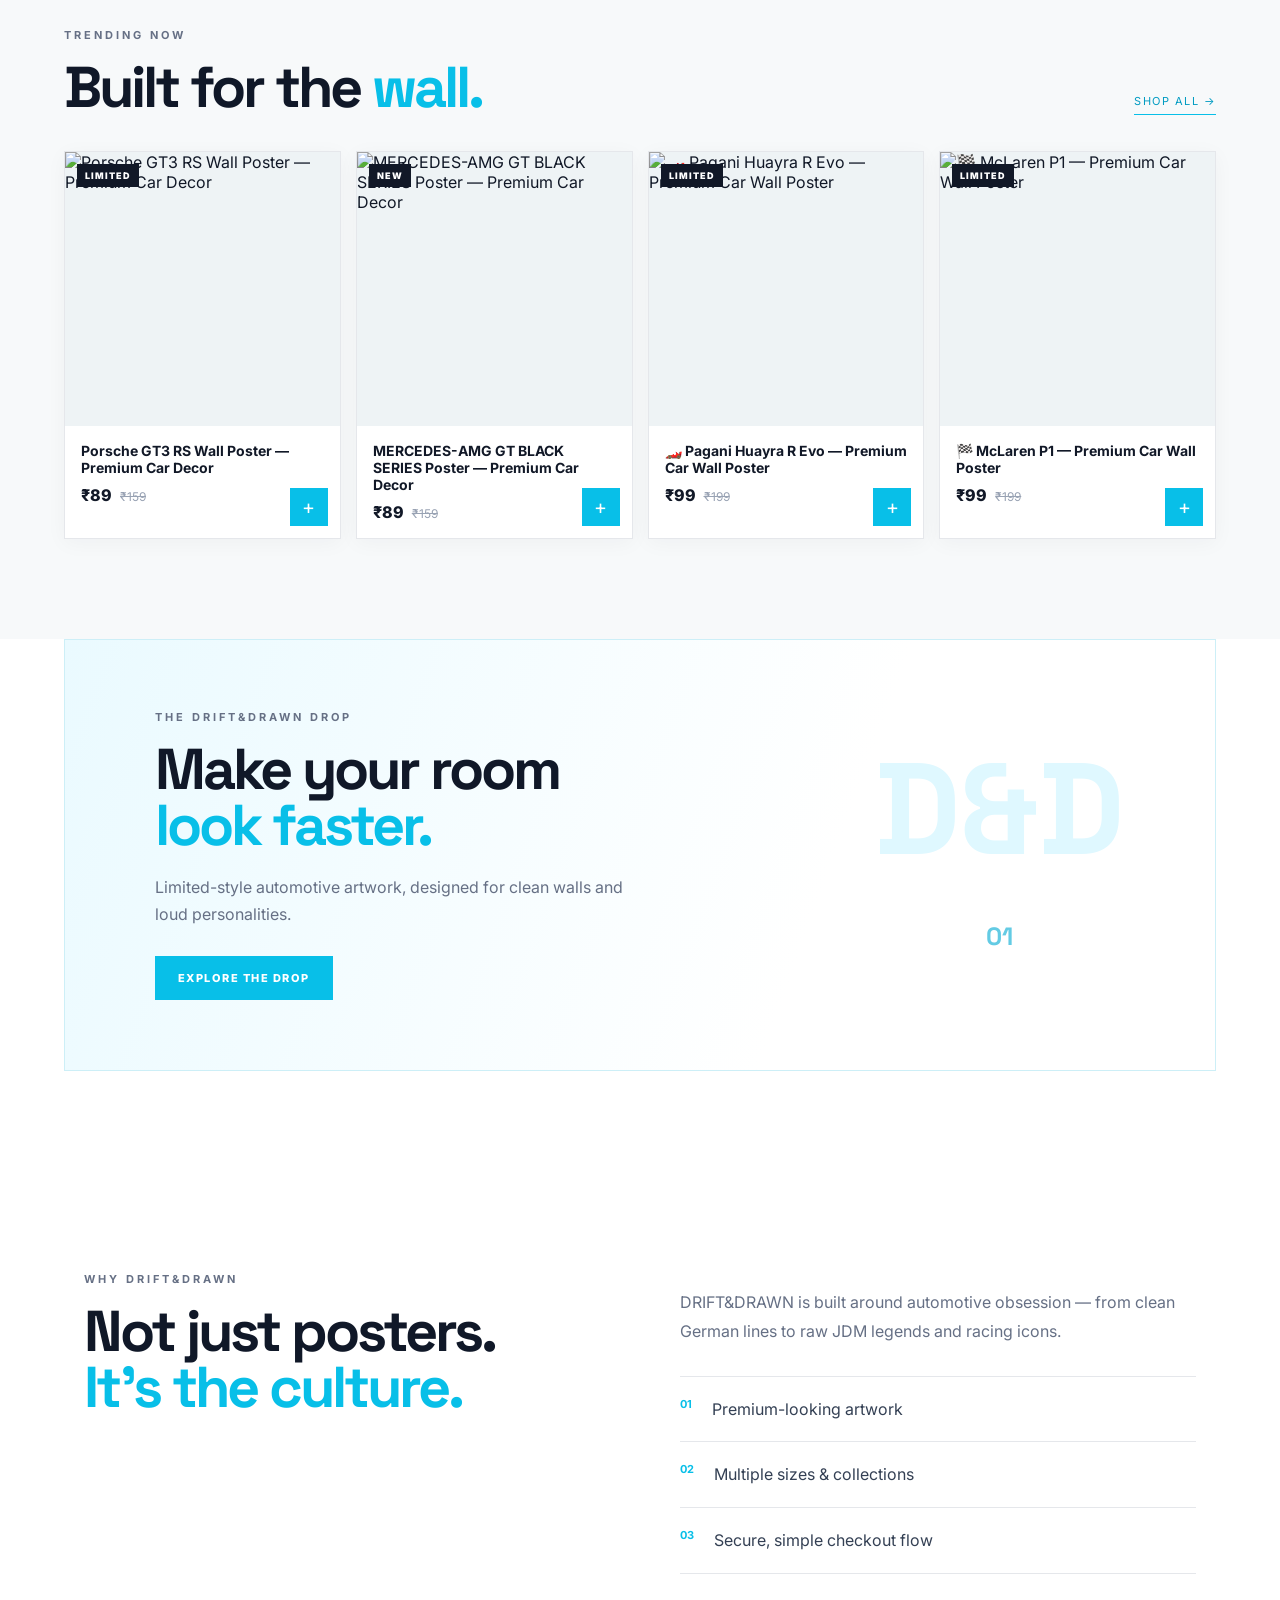
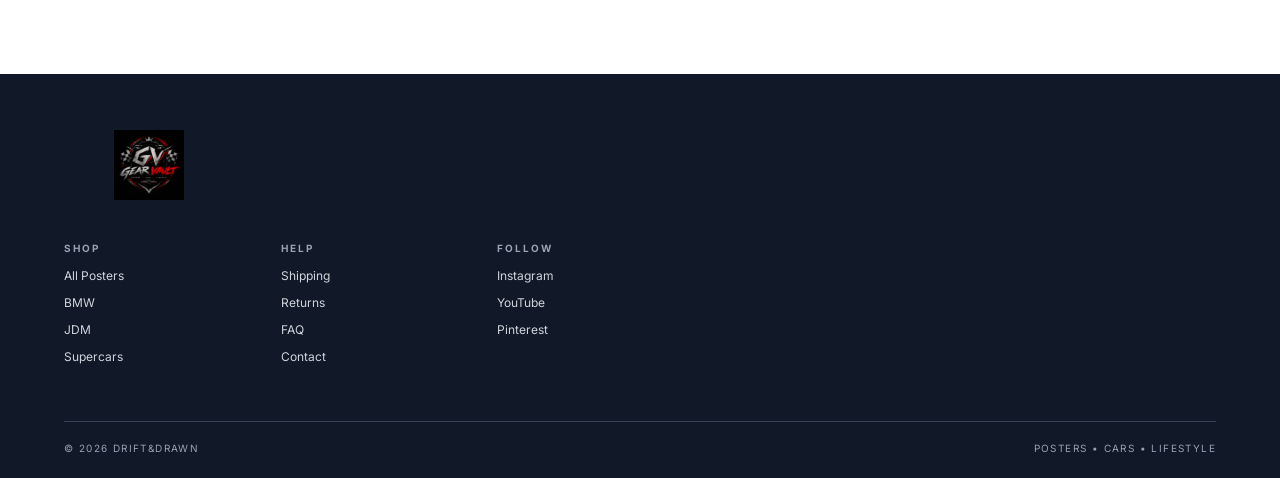
==== commit fa540826: "Website update" ====
--- a/index.html
+++ b/index.html
@@ -14,8 +14,8 @@
   <div class="topbar"><span>FREE SHIPPING ON ORDERS ABOVE ₹999</span><span>•</span><span>PREMIUM PRINTS</span><span>•</span><span>BUILT FOR CAR LOVERS</span></div>
 
   <header class="header">
-    <a class="brand" href="index.html">
-      <img src="assets/logo.png" alt="DRIFT&DRAWN logo">
+    <a class="brand" href="index.html" aria-label="DRIFT&DRAWN home">
+      <span class="brand-mark"><span>DRIFT</span><b>&amp;</b><span>DRAWN</span></span>
     </a>
     <nav>
       <a href="index.html">Home</a>
--- a/css/style.css
+++ b/css/style.css
@@ -1,21 +1,21 @@
 :root{--bg:#ffffff;--panel:#f7f9fa;--panel2:#eef3f5;--text:#111827;--muted:#667085;--cyan:#08bfe8;--cyan-dark:#009bc2;--line:#e5e7eb;--max:1240px}
-*{box-sizing:border-box}html{scroll-behavior:smooth}body{margin:0;background:#fffffffff;color:var(--text);font-family:Inter,Arial,sans-serif}a{color:inherit;text-decoration:none}button,input,select,textarea{font:inherit}
-.topbar{min-height:42px;padding:7px 5vw;background:#fffffffff;border-bottom:1px solid #191919;color:#667085;display:flex;align-items:center;justify-content:center;font-size:10px;letter-spacing:2px;gap:13px;flex-wrap:wrap}.site-name{color:#d9f8ff;font-family:"Space Grotesk";font-size:15px;letter-spacing:2px}
+*{box-sizing:border-box}html{scroll-behavior:smooth}body{margin:0;background:#fff;color:var(--text);font-family:Inter,Arial,sans-serif}a{color:inherit;text-decoration:none}button,input,select,textarea{font:inherit}
+.topbar{min-height:42px;padding:7px 5vw;background:#fff;border-bottom:1px solid #191919;color:#667085;display:flex;align-items:center;justify-content:center;font-size:10px;letter-spacing:2px;gap:13px;flex-wrap:wrap}.site-name{color:#d9f8ff;font-family:"Space Grotesk";font-size:15px;letter-spacing:2px}
 .header{height:92px;padding:0 5vw;display:flex;align-items:center;justify-content:space-between;border-bottom:1px solid #e5e7eb;background:rgba(8,8,8,.95);position:sticky;top:0;z-index:20;backdrop-filter:blur(16px)}
 .brand img{width:145px;height:58px;object-fit:contain}.header nav{display:flex;gap:32px}.header nav a{font-size:12px;text-transform:uppercase;letter-spacing:1.6px;color:#bdbdbd}.header nav a:hover,.header nav a.active{color:#111827}.header-actions{display:flex;gap:12px;align-items:center}.icon-btn{border:0;background:transparent;color:#111827;font-size:28px;cursor:pointer}.cart-btn{border:1px solid #d0d7dc;padding:10px 15px;font-size:11px;text-transform:uppercase;letter-spacing:1.4px}.cart-btn span{color:var(--cyan);margin-left:5px}
 .search-panel{display:none;padding:15px 5vw;background:#f7f9fa;border-bottom:1px solid var(--line);gap:12px}.search-panel.show{display:flex}.search-panel input{flex:1;background:#f4f8fa;border:1px solid #d0d7dc;color:#111827;padding:14px 16px;outline:0}
 .hero{min-height:680px;position:relative;display:flex;align-items:center;overflow:hidden;background:transparent}.hero:after{content:none}.hero-overlay{display:none}.hero-site-name{position:absolute;top:20px;left:50%;width:auto;max-width:max-content;height:100px;transform:translateX(-50%);display:flex;align-items:center;justify-content:center;z-index:3;background:linear-gradient(100deg,#111827 15%,#08bfe8 85%);-webkit-background-clip:text;background-clip:text;color:transparent;font-family:"Orbitron",sans-serif;font-size:48px;font-weight:800;letter-spacing:1px;line-height:1;white-space:nowrap;text-shadow:none}.hero-content{position:relative;z-index:2;margin-left:9vw;width:fit-content;max-width:fit-content}.eyebrow{font-size:11px;letter-spacing:3px;color:#667085;font-weight:700;margin:0 0 17px}.hero h1{font-family:"Space Grotesk";font-size:clamp(52px,7vw,105px);line-height:.9;margin:0 0 25px;letter-spacing:-5px}.hero h1 span,h1 span,h2 span{color:var(--cyan)}.hero-copy{color:#667085;max-width:470px;line-height:1.7}.hero-buttons{display:flex;gap:12px;margin-top:30px}.btn{display:inline-flex;justify-content:center;align-items:center;border:1px solid #d0d7dc;padding:14px 22px;text-transform:uppercase;font-size:11px;letter-spacing:1.5px;font-weight:800;cursor:pointer}.btn-red{background:var(--cyan);border-color:var(--cyan);color:#111827}.btn-red:hover{background:#d91616}.btn-ghost{background:transparent}.hero-scroll{position:absolute;z-index:2;right:5vw;bottom:30px;color:#98a2b3;font-size:10px;letter-spacing:2px}
 .ticker{height:58px;border-top:1px solid #e5e7eb;border-bottom:1px solid #e5e7eb;display:flex;align-items:center;justify-content:space-around;color:#98a2b3;font-size:11px;letter-spacing:3px;overflow:hidden}
-.section{max-width:var(--max);margin:auto;padding:100px 5vw}.dark-section{max-width:none;background:#f7f9fa}.dark-section>.section-head,.dark-section>.product-grid{max-width:var(--max);margin-left:auto;margin-right:auto}.section-head{display:flex;justify-content:space-between;align-items:end;margin-bottom:35px}.section-head h2,.about-grid h2,.promo h2{font-family:"Space Grotesk";font-size:clamp(38px,5vw,68px);line-height:.98;letter-spacing:-3px;margin:0}.text-link{font-size:11px;text-transform:uppercase;letter-spacing:1.5px;border-bottom:1px solid var(--cyan);padding-bottom:6px}
+.section{max-width:var(--max);margin:auto;padding:100px 5vw}.dark-section{max-width:none;background:#f7f9fa}.dark-section>.section-head,.dark-section>.product-grid{max-width:var(--max);margin-left:auto;margin-right:auto}.section-head{display:flex;justify-content:space-between;align-items:end;margin-bottom:35px}.section-head h2,.about-grid h2,.promo h2{font-family:"Space Grotesk";font-size:clamp(34px,4.5vw,60px);line-height:.98;letter-spacing:-3px;margin:0}.text-link{font-size:11px;text-transform:uppercase;letter-spacing:1.5px;border-bottom:1px solid var(--cyan);padding-bottom:6px}
 .category-grid{display:grid;grid-template-columns:repeat(4,1fr);gap:12px}.category-card{min-height:340px;padding:22px;display:flex;flex-direction:column;justify-content:flex-end;position:relative;overflow:hidden;border:1px solid #e5e7eb;background:linear-gradient(145deg,#f2f6f8,#ffffff)}.category-card:before{content:"";position:absolute;inset:0;background:radial-gradient(circle at 65% 35%,rgba(8,191,232,.18),transparent 40%);transition:.4s}.category-card:hover:before{transform:scale(1.2);opacity:1}.category-card>*{position:relative;z-index:1}.category-card span{position:absolute;top:20px;left:20px;color:#667085;font-size:10px}.category-card strong{font-family:"Space Grotesk";font-size:31px}.category-card small{color:#667085;margin-top:6px}.cat-jdm{background:linear-gradient(140deg,#eefaff,#ffffff)}.cat-super{background:linear-gradient(140deg,#f2f7f9,#ffffff)}.cat-f1{background:linear-gradient(140deg,#eefaff,#ffffff)}
-.product-grid{display:grid;grid-template-columns:repeat(4,1fr);gap:15px}.product-card{background:#fffffffff;border:1px solid #242424;position:relative;overflow:hidden}.product-img{aspect-ratio:1/1;overflow:hidden;background:#eef3f5}.product-img img{width:100%;height:100%;object-fit:cover;transition:.5s;display:block}.product-card:hover .product-img img{transform:scale(1.05)}.tag{position:absolute;top:12px;left:12px;background:#ffffff;color:#ffffff;padding:6px 8px;font-size:9px;font-weight:900;letter-spacing:1px}.product-info{padding:16px}.product-info h3{font-size:14px;margin:0 0 9px}.product-meta{display:flex;align-items:center;justify-content:space-between}.price{font-weight:800}.old{color:#98a2b3;text-decoration:line-through;font-size:12px;margin-left:5px;font-weight:400}.quick-add{position:absolute;right:12px;bottom:12px;background:var(--cyan);border:0;color:#111827;width:38px;height:38px;cursor:pointer;font-size:20px}
+.product-grid{display:grid;grid-template-columns:repeat(4,1fr);gap:15px}.product-card{background:#fff;border:1px solid #242424;position:relative;overflow:hidden}.product-img{aspect-ratio:1/1;overflow:hidden;background:#eef3f5}.product-img img{width:100%;height:100%;object-fit:cover;transition:.5s;display:block}.product-card:hover .product-img img{transform:scale(1.05)}.tag{position:absolute;top:12px;left:12px;background:#ffffff;color:#ffffff;padding:6px 8px;font-size:9px;font-weight:900;letter-spacing:1px}.product-info{padding:16px}.product-info h3{font-size:14px;margin:0 0 9px}.product-meta{display:flex;align-items:center;justify-content:space-between}.price{font-weight:800}.old{color:#98a2b3;text-decoration:line-through;font-size:12px;margin-left:5px;font-weight:400}.quick-add{position:absolute;right:12px;bottom:12px;background:var(--cyan);border:0;color:#111827;width:38px;height:38px;cursor:pointer;font-size:20px}
 .promo{margin:0 5vw 100px;padding:70px 7%;background:linear-gradient(110deg,#eefaff,#ffffff 60%);border:1px solid #cdeff7;display:flex;align-items:center;justify-content:space-between}.promo p:not(.eyebrow){color:#667085;max-width:500px;line-height:1.7;margin:20px 0 28px}.promo-mark{font-family:"Space Grotesk";font-weight:900;font-size:130px;line-height:.7;color:#dff8ff;text-align:center}.promo-mark small{font-size:25px;color:#6bcfe6}
 .about-grid{display:grid;grid-template-columns:1fr 1fr;gap:80px}.about-copy{color:#667085;line-height:1.8}.feature-list{margin-top:30px;border-top:1px solid #292929}.feature-list div{display:flex;gap:20px;padding:18px 0;border-bottom:1px solid #e5e7eb}.feature-list b{color:var(--cyan);font-size:11px}.feature-list span{color:#344054}
-footer{background:#fffffffff;border-top:1px solid #e5e7eb;padding:55px 5vw 25px}.footer-brand img{width:170px;height:70px;object-fit:contain}.footer-cols{display:grid;grid-template-columns:repeat(3,1fr);max-width:600px;gap:50px;margin:25px 0 45px}.footer-cols h4{font-size:10px;letter-spacing:2px;color:#98a2b3}.footer-cols a{display:block;font-size:12px;color:#667085;margin:12px 0}.footer-bottom{border-top:1px solid #e5e7eb;padding-top:20px;color:#98a2b3;font-size:10px;letter-spacing:1.4px;display:flex;justify-content:space-between}
-.shop-page,.cart-page{max-width:var(--max);margin:auto;padding:80px 5vw}.shop-title{margin-bottom:55px}.shop-title h1{font-family:"Space Grotesk";font-size:clamp(50px,7vw,90px);letter-spacing:-4px;line-height:.9;margin:0 0 15px}.shop-title>p:last-child{color:#667085}.shop-toolbar{display:flex;justify-content:space-between;align-items:center;border-bottom:1px solid #e5e7eb;padding-bottom:18px;margin-bottom:25px}.filters{display:flex;gap:7px;flex-wrap:wrap}.filter{border:1px solid #d0d7dc;background:#0b0b0b;color:#667085;padding:9px 12px;font-size:10px;text-transform:uppercase;letter-spacing:1px;cursor:pointer}.filter.active,.filter:hover{background:#ffffff;color:#ffffff;border-color:#111827}.shop-toolbar select{background:#fffffffff;color:#344054;border:1px solid #d0d7dc;padding:9px}.full-grid{grid-template-columns:repeat(4,1fr)}
-.product-page{max-width:var(--max);margin:auto;padding:70px 5vw}.product-layout{display:grid;grid-template-columns:1.1fr .9fr;gap:60px}.product-large img{width:100%;aspect-ratio:1/1;object-fit:cover}.product-details h1{font-family:"Space Grotesk";font-size:clamp(38px,5vw,68px);line-height:.95;letter-spacing:-3px;margin:10px 0 20px}.product-details .price-big{font-size:25px;font-weight:800}.product-details .description{color:#667085;line-height:1.8;max-width:520px;margin:25px 0}.size-row{display:flex;gap:8px;margin:25px 0}.size-row button{background:#fffffffff;color:#344054;border:1px solid #d0d7dc;padding:12px 17px;cursor:pointer}.size-row button.active{border-color:#111827;background:#ffffff;color:#ffffff}.qty{display:flex;align-items:center;border:1px solid #d0d7dc;width:max-content;margin-bottom:15px}.qty button{background:#fffffffff;color:#111827;border:0;width:40px;height:45px;cursor:pointer}.qty span{width:45px;text-align:center}.full{width:100%}
+footer{background:#fff;border-top:1px solid #e5e7eb;padding:55px 5vw 25px}.footer-brand img{width:170px;height:70px;object-fit:contain}.footer-cols{display:grid;grid-template-columns:repeat(3,1fr);max-width:600px;gap:50px;margin:25px 0 45px}.footer-cols h4{font-size:10px;letter-spacing:2px;color:#98a2b3}.footer-cols a{display:block;font-size:12px;color:#667085;margin:12px 0}.footer-bottom{border-top:1px solid #e5e7eb;padding-top:20px;color:#98a2b3;font-size:10px;letter-spacing:1.4px;display:flex;justify-content:space-between}
+.shop-page,.cart-page{max-width:var(--max);margin:auto;padding:80px 5vw}.shop-title{margin-bottom:55px}.shop-title h1{font-family:"Space Grotesk";font-size:clamp(50px,7vw,90px);letter-spacing:-4px;line-height:.9;margin:0 0 15px}.shop-title>p:last-child{color:#667085}.shop-toolbar{display:flex;justify-content:space-between;align-items:center;border-bottom:1px solid #e5e7eb;padding-bottom:18px;margin-bottom:25px}.filters{display:flex;gap:7px;flex-wrap:wrap}.filter{border:1px solid #d0d7dc;background:#0b0b0b;color:#667085;padding:9px 12px;font-size:10px;text-transform:uppercase;letter-spacing:1px;cursor:pointer}.filter.active,.filter:hover{background:#ffffff;color:#ffffff;border-color:#111827}.shop-toolbar select{background:#fff;color:#344054;border:1px solid #d0d7dc;padding:9px}.full-grid{grid-template-columns:repeat(4,1fr)}
+.product-page{max-width:var(--max);margin:auto;padding:70px 5vw}.product-layout{display:grid;grid-template-columns:1.1fr .9fr;gap:60px}.product-large img{width:100%;aspect-ratio:1/1;object-fit:cover}.product-details h1{font-family:"Space Grotesk";font-size:clamp(38px,5vw,68px);line-height:.95;letter-spacing:-3px;margin:10px 0 20px}.product-details .price-big{font-size:25px;font-weight:800}.product-details .description{color:#667085;line-height:1.8;max-width:520px;margin:25px 0}.size-row{display:flex;gap:8px;margin:25px 0}.size-row button{background:#fff;color:#344054;border:1px solid #d0d7dc;padding:12px 17px;cursor:pointer}.size-row button.active{border-color:#111827;background:#ffffff;color:#ffffff}.qty{display:flex;align-items:center;border:1px solid #d0d7dc;width:max-content;margin-bottom:15px}.qty button{background:#fff;color:#111827;border:0;width:40px;height:45px;cursor:pointer}.qty span{width:45px;text-align:center}.full{width:100%}
 .cart-items{display:grid;gap:12px}.cart-item{display:grid;grid-template-columns:110px 1fr auto;gap:18px;align-items:center;border:1px solid #e5e7eb;padding:12px}.cart-item img{width:110px;height:110px;object-fit:cover}.cart-item h3{margin:0 0 8px;font-size:15px}.cart-item p{color:#667085;font-size:12px;margin:0}.remove{color:#f44;background:transparent;border:0;cursor:pointer}.cart-summary{margin-top:25px;border-top:1px solid #e5e7eb;padding-top:25px;display:flex;justify-content:flex-end;gap:30px;align-items:center}.cart-total{font-size:22px;font-weight:800}.empty{text-align:center;padding:80px 0;color:#667085}
-.checkout-secure{font-size:10px;letter-spacing:2px;color:#667085}.checkout-page{max-width:1000px;margin:auto;padding:70px 5vw;display:grid;grid-template-columns:1fr 380px;gap:50px}.checkout-form h1{font-family:"Space Grotesk";font-size:50px;line-height:.95;letter-spacing:-3px}.checkout-form form{display:grid;gap:18px;margin-top:30px}.checkout-form label{font-size:11px;color:#667085;text-transform:uppercase;letter-spacing:1px}.checkout-form input,.checkout-form textarea,.checkout-form select{display:block;width:100%;margin-top:7px;background:#fffffffff;border:1px solid #d0d7dc;color:#111827;padding:14px;outline:none}.checkout-form textarea{min-height:100px;resize:vertical}.two-col{display:grid;grid-template-columns:1fr 1fr;gap:12px}.checkout-summary{background:#fffffffff;border:1px solid #e5e7eb;padding:25px;height:max-content}.summary-row{display:flex;justify-content:space-between;padding:10px 0;border-bottom:1px solid #e5e7eb;font-size:12px}.summary-total{display:flex;justify-content:space-between;font-size:18px;font-weight:800;margin-top:18px}
+.checkout-secure{font-size:10px;letter-spacing:2px;color:#667085}.checkout-page{max-width:1000px;margin:auto;padding:70px 5vw;display:grid;grid-template-columns:1fr 380px;gap:50px}.checkout-form h1{font-family:"Space Grotesk";font-size:50px;line-height:.95;letter-spacing:-3px}.checkout-form form{display:grid;gap:18px;margin-top:30px}.checkout-form label{font-size:11px;color:#667085;text-transform:uppercase;letter-spacing:1px}.checkout-form input,.checkout-form textarea,.checkout-form select{display:block;width:100%;margin-top:7px;background:#fff;border:1px solid #d0d7dc;color:#111827;padding:14px;outline:none}.checkout-form textarea{min-height:100px;resize:vertical}.two-col{display:grid;grid-template-columns:1fr 1fr;gap:12px}.checkout-summary{background:#fff;border:1px solid #e5e7eb;padding:25px;height:max-content}.summary-row{display:flex;justify-content:space-between;padding:10px 0;border-bottom:1px solid #e5e7eb;font-size:12px}.summary-total{display:flex;justify-content:space-between;font-size:18px;font-weight:800;margin-top:18px}
 
 @media(max-width:900px){.header nav{display:none}.category-grid,.product-grid,.full-grid{grid-template-columns:repeat(2,1fr)}.product-layout,.checkout-page,.about-grid{grid-template-columns:1fr}.promo{gap:40px}.hero{min-height:620px}.hero-overlay{right:-30%;width:100vw;height:100vw}.hero-content{margin-left:7vw}.product-layout{gap:35px}}
 @media(max-width:600px){.topbar{font-size:8px;letter-spacing:1px}.header{padding:0 4vw}.brand img{width:110px}.section,.shop-page,.cart-page,.product-page{padding-left:4vw;padding-right:4vw}.category-grid,.product-grid,.full-grid{grid-template-columns:1fr 1fr;gap:8px}.category-card{min-height:230px;padding:14px}.category-card strong{font-size:22px}.product-info{padding:11px}.product-info h3{font-size:12px}.hero h1{font-size:56px;letter-spacing:-3px}.hero-site-name{font-size:32px}.hero-copy{font-size:13px}.hero-buttons{flex-direction:column;width:200px}.promo{margin-left:4vw;margin-right:4vw;padding:45px 25px}.promo-mark{font-size:70px}.footer-cols{grid-template-columns:1fr 1fr}.footer-bottom{flex-direction:column;gap:10px}.shop-toolbar{align-items:flex-start;gap:15px;flex-direction:column}.cart-item{grid-template-columns:80px 1fr}.cart-item img{width:80px;height:80px}.cart-item .remove{grid-column:2}.checkout-page{padding:45px 5vw}.checkout-form h1{font-size:43px}}
@@ -102,7 +102,59 @@
 .size-row{display:none}
 
 .category-art{position:absolute;z-index:0;right:-8%;top:6%;width:108%;height:70%;object-fit:contain;object-position:center;filter:drop-shadow(0 0 12px rgba(8,191,232,.65)) drop-shadow(0 0 30px rgba(8,191,232,.32));transition:transform .45s ease,filter .45s ease}.category-card:hover .category-art{transform:scale(1.06) translateY(-4px);filter:drop-shadow(0 0 18px rgba(8,191,232,.9)) drop-shadow(0 0 44px rgba(8,191,232,.48))}
-#categories .section-head h2{font-family:"Orbitron",sans-serif;font-size:clamp(32px,4.5vw,60px);letter-spacing:1px;text-transform:uppercase}#categories .section-head h2 span{font-family:"Orbitron",sans-serif;font-size:.82em;font-style:normal;letter-spacing:0;text-transform:uppercase}
+#categories .section-head h2{font-family:"Orbitron",sans-serif;font-size:clamp(29px,4vw,54px);letter-spacing:1px;text-transform:uppercase}#categories .section-head h2 span{font-family:"Orbitron",sans-serif;font-size:.82em;font-style:normal;letter-spacing:0;text-transform:uppercase}
+
+.page-opening{position:fixed;inset:0;z-index:1000;display:grid;place-content:center;justify-items:center;gap:18px;background:linear-gradient(135deg,#02050a,#081927 62%,#02050a);color:#d9fbff;pointer-events:none;animation:openingFade .6s ease 0s forwards;animation-delay:.65s}
+.opening-kicker{font-size:9px;letter-spacing:4px;color:#8cdff1;opacity:0;animation:openingRise .55s ease .08s forwards}
+.opening-title{font-family:"Orbitron",sans-serif;font-size:clamp(30px,5vw,68px);font-weight:900;letter-spacing:2px;text-shadow:0 0 18px rgba(8,191,232,.45);opacity:0;animation:openingRise .65s cubic-bezier(.2,.8,.2,1) .16s forwards}
+.opening-title span{color:#08bfe8}
+.opening-line{width:min(280px,48vw);height:2px;overflow:hidden;background:rgba(8,191,232,.18);opacity:0;animation:openingRise .4s ease .25s forwards}
+.opening-line i{display:block;width:42%;height:100%;background:#d9fbff;box-shadow:0 0 12px #08bfe8,0 0 28px #08bfe8;animation:openingSweep .8s cubic-bezier(.2,.8,.2,1) .3s both}
+.opening-done{animation:openingFade .6s ease forwards}
+@keyframes openingRise{from{opacity:0;transform:translateY(16px)}to{opacity:1;transform:translateY(0)}}
+@keyframes openingSweep{from{transform:translateX(-130%)}to{transform:translateX(320%)}}
+@keyframes openingFade{to{opacity:0;visibility:hidden}}
+
+.cart-celebration{position:fixed;left:50%;top:50%;z-index:1100;display:grid;justify-items:center;gap:6px;min-width:250px;padding:24px 30px;transform:translate(-50%,-50%);background:rgba(2,8,15,.94);border:1px solid rgba(8,191,232,.72);box-shadow:0 0 0 1px rgba(8,191,232,.12),0 0 45px rgba(8,191,232,.35);color:#e9fbff;text-align:center;animation:celebrationIn .35s cubic-bezier(.2,.8,.2,1) both}
+.cart-celebration:after{content:"";position:absolute;inset:-5px;border:1px solid rgba(8,191,232,.35);animation:celebrationPulse 1.1s ease-out .1s both;pointer-events:none}
+.cart-celebration strong{font-family:"Orbitron",sans-serif;font-size:13px;letter-spacing:1.8px;color:#08bfe8}
+.cart-celebration>span{font-size:11px;color:#a5c8d1;letter-spacing:.4px}
+.celebration-burst{position:absolute;inset:50% auto auto 50%;width:8px;height:8px;transform:translate(-50%,-50%);pointer-events:none}
+.celebration-burst i{position:absolute;left:0;top:0;width:3px;height:34px;background:#d9fbff;box-shadow:0 0 9px #08bfe8;transform-origin:50% 0;animation:burstSpark .7s cubic-bezier(.2,.8,.2,1) both}
+.celebration-burst i:nth-child(1){transform:rotate(0deg)}.celebration-burst i:nth-child(2){transform:rotate(45deg);animation-delay:.03s}.celebration-burst i:nth-child(3){transform:rotate(90deg);animation-delay:.06s}.celebration-burst i:nth-child(4){transform:rotate(135deg);animation-delay:.09s}.celebration-burst i:nth-child(5){transform:rotate(180deg);animation-delay:.12s}.celebration-burst i:nth-child(6){transform:rotate(225deg);animation-delay:.15s}.celebration-burst i:nth-child(7){transform:rotate(270deg);animation-delay:.18s}.celebration-burst i:nth-child(8){transform:rotate(315deg);animation-delay:.21s}
+@keyframes celebrationIn{from{opacity:0;transform:translate(-50%,-42%) scale(.75)}to{opacity:1;transform:translate(-50%,-50%) scale(1)}}
+@keyframes celebrationPulse{from{opacity:1;transform:scale(.95)}to{opacity:0;transform:scale(1.08)}}
+@keyframes burstSpark{from{opacity:1;transform-origin:50% 0;scale:.35}to{opacity:0;transform-origin:50% 0;scale:1.4}}
+
+/* Animated header identity */
+.header{transition:height .55s cubic-bezier(.2,.8,.2,1),padding .55s cubic-bezier(.2,.8,.2,1),box-shadow .55s ease,background .55s ease;will-change:height,padding}
+.header>*{opacity:0;transform:translateY(-16px);transition:opacity .6s ease,transform .6s cubic-bezier(.2,.8,.2,1)}
+.header.header-ready>*{opacity:1;transform:translateY(0)}
+.header.header-ready nav{transition-delay:.08s}.header.header-ready .header-actions{transition-delay:.16s}
+.header.header-scrolled{height:70px;padding-left:4vw;padding-right:4vw;background:rgba(5,9,16,.94);border-bottom-color:rgba(8,191,232,.3);box-shadow:0 12px 34px rgba(2,12,22,.16)}
+.header.header-scrolled nav a{color:#d0f6ff}.header.header-scrolled nav a:hover,.header.header-scrolled nav a.active{color:#08bfe8}
+.brand{display:inline-flex;align-items:center;perspective:900px;isolation:isolate}
+.brand-mark{position:relative;display:inline-flex;align-items:center;gap:3px;min-width:166px;padding:11px 13px;color:#eafcff;font-family:"Orbitron",sans-serif;font-size:14px;font-weight:900;letter-spacing:1px;line-height:1;white-space:nowrap;overflow:hidden;background:linear-gradient(135deg,#02050a 0%,#101d2b 48%,#08bfe8 150%);border:1px solid rgba(8,191,232,.7);box-shadow:inset 0 0 18px rgba(8,191,232,.14),0 0 18px rgba(8,191,232,.16);transform-style:preserve-3d;animation:brandFlip 7s cubic-bezier(.65,.05,.35,1) infinite;transition:min-width .55s ease,font-size .55s ease,padding .55s ease}
+.brand-mark:before{content:"";position:absolute;inset:3px;background:linear-gradient(113deg,transparent 0 18%,rgba(8,191,232,.08) 19% 22%,#d9fbff 23% 24%,transparent 25% 42%,#08bfe8 43% 44%,transparent 45% 63%,rgba(217,251,255,.9) 64% 65%,transparent 66% 100%);filter:drop-shadow(0 0 5px #08bfe8) drop-shadow(0 0 12px rgba(8,191,232,.9));opacity:0;pointer-events:none}
+.brand-mark:after{content:"";position:absolute;inset:2px;background:linear-gradient(115deg,transparent 12%,rgba(255,255,255,.08) 30%,rgba(217,251,255,.95) 48%,rgba(8,191,232,.5) 54%,transparent 72%);filter:blur(.3px);opacity:.95;transform:translateX(-120%);animation:electricScan 2.2s ease-in-out infinite,electricPulse 1.2s ease-in-out infinite;pointer-events:none}
+.brand-mark span,.brand-mark b{position:relative;z-index:1;text-shadow:1px 1px 0 #06111a,2px 2px 0 rgba(8,191,232,.5),0 0 10px rgba(8,191,232,.45)}
+.brand-mark b{color:#08bfe8;font-size:1.2em}
+.header-scrolled .brand-mark{min-width:145px;padding:9px 11px;font-size:12px}
+@keyframes brandFlip{0%,14%{transform:rotateY(0deg)}42%,58%{transform:rotateY(180deg)}86%,100%{transform:rotateY(360deg)}}
+@keyframes electricScan{0%,35%{transform:translateX(-120%)}70%,100%{transform:translateX(120%)}}
+@keyframes electricPulse{0%,100%{opacity:.55;filter:brightness(1)}50%{opacity:1;filter:brightness(1.7)}}
+@keyframes thunderFlash{0%,12%,18%,48%,52%,82%,100%{opacity:0}13%,16%,49%,51%,83%,86%{opacity:1}}
+
+/* Content enters gently as the collection comes into view. */
+.reveal-on-scroll{opacity:0;transform:translateY(34px) scale(.985);transition:opacity .75s ease,transform .75s cubic-bezier(.2,.8,.2,1);will-change:opacity,transform}
+.reveal-on-scroll.is-visible{opacity:1;transform:translateY(0) scale(1)}
+.gyro-panel{--gyro-x:0deg;--gyro-y:0px;transform:perspective(1100px) rotateX(var(--gyro-x)) rotateY(var(--gyro-y));transform-origin:center center;transition:opacity .75s ease,transform .7s cubic-bezier(.2,.8,.2,1);will-change:transform}
+.gyro-panel .category-card{transition:transform .6s cubic-bezier(.2,.8,.2,1),box-shadow .6s ease}
+.gyro-panel.gyro-active .category-card{box-shadow:0 18px 45px rgba(8,191,232,.08)}
+.category-grid .reveal-on-scroll:nth-child(2),.product-grid .reveal-on-scroll:nth-child(2){transition-delay:.08s}
+.category-grid .reveal-on-scroll:nth-child(3),.product-grid .reveal-on-scroll:nth-child(3){transition-delay:.16s}
+.category-grid .reveal-on-scroll:nth-child(4),.product-grid .reveal-on-scroll:nth-child(4){transition-delay:.24s}
+@media(prefers-reduced-motion:reduce){.header,.header>*,.brand-mark{transition:none;animation:none}.header>*{opacity:1;transform:none}}
 .hero-video {
   position: absolute;
   inset: 0;
@@ -141,18 +193,13 @@
 }
 
 .hero-video {
-  transform: translateX(4%) scale(1.02);
-  transform-origin: center center;
-}
-.hero-video {
   position: absolute;
   inset: 0;
   width: 100%;
   height: 100%;
-  object-fit: contain;
-  background: #fff;
+  object-fit: cover;
   z-index: 0;
-  opacity: 1;
+  opacity: .58;
 }
 
 .hero {
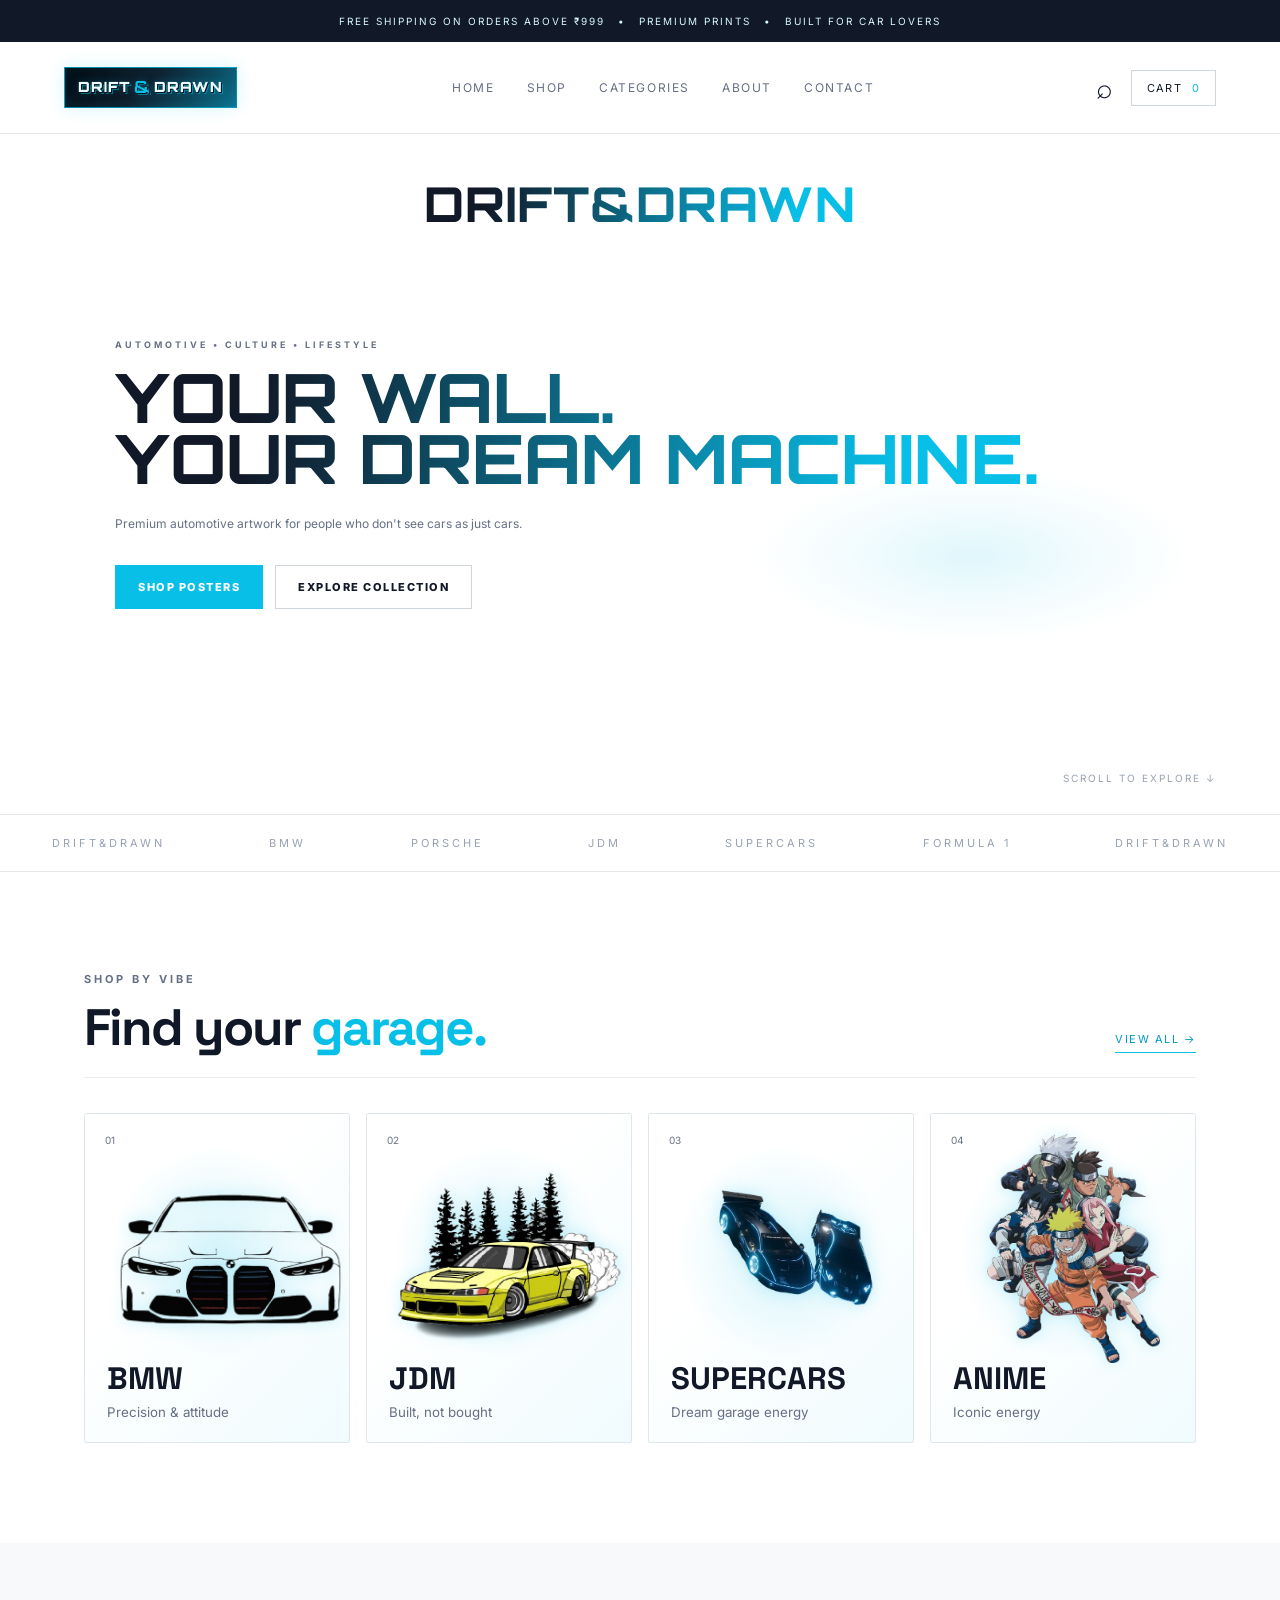
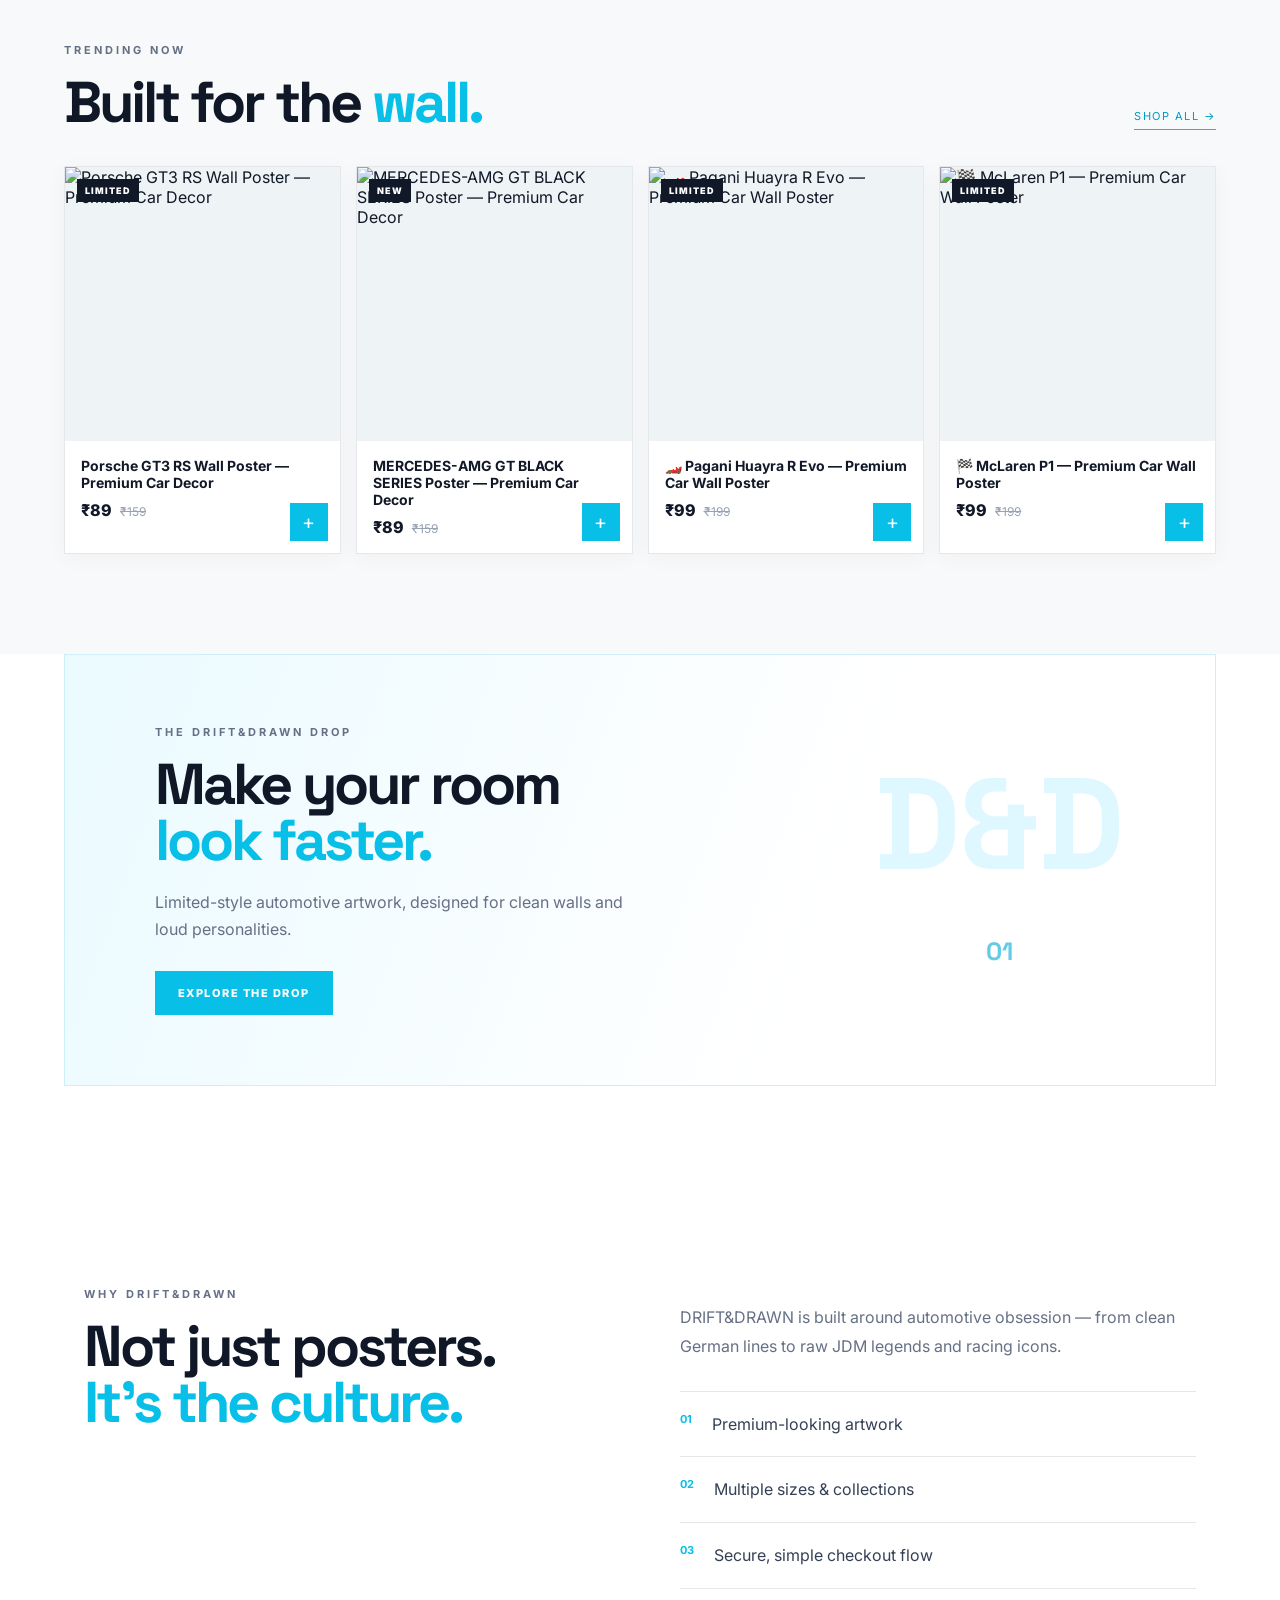
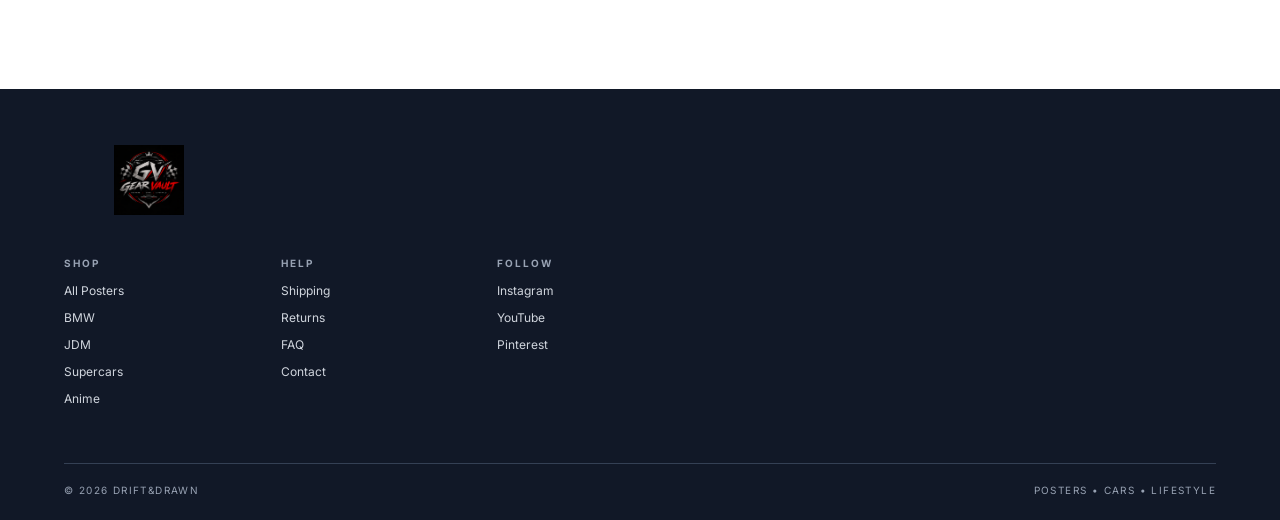
==== commit 38737581: "Website update" ====
--- a/index.html
+++ b/index.html
@@ -70,6 +70,7 @@
         <a class="category-card cat-bmw" href="shop.html?category=BMW"><img class="category-art" src="assets/bmw.png" alt="BMW artwork" onerror="this.hidden=true"><span>01</span><strong>BMW</strong><small>Precision & attitude</small></a>
         <a class="category-card cat-jdm" href="shop.html?category=JDM"><img class="category-art" src="assets/jdm.png" alt="JDM artwork" onerror="this.hidden=true"><span>02</span><strong>JDM</strong><small>Built, not bought</small></a>
         <a class="category-card cat-super" href="shop.html?category=Supercars"><img class="category-art" src="assets/supercars.png" alt="Supercars artwork" onerror="this.hidden=true"><span>03</span><strong>SUPERCARS</strong><small>Dream garage energy</small></a>
+        <a class="category-card cat-anime" href="shop.html?category=Anime"><img class="category-art" src="assets/anime.png" alt="Anime artwork" onerror="this.hidden=true"><span>04</span><strong>ANIME</strong><small>Iconic energy</small></a>
       </div>
     </section>
 
@@ -115,7 +116,7 @@
   <footer id="contact">
     <div class="footer-brand"><img src="assets/logo.png" alt="DRIFT&amp;DRAWN"></div>
     <div class="footer-cols">
-      <div><h4>SHOP</h4><a href="shop.html">All Posters</a><a href="shop.html?category=BMW">BMW</a><a href="shop.html?category=JDM">JDM</a><a href="shop.html?category=Supercars">Supercars</a></div>
+      <div><h4>SHOP</h4><a href="shop.html">All Posters</a><a href="shop.html?category=BMW">BMW</a><a href="shop.html?category=JDM">JDM</a><a href="shop.html?category=Supercars">Supercars</a><a href="shop.html?category=Anime">Anime</a></div>
       <div><h4>HELP</h4><a href="#">Shipping</a><a href="#">Returns</a><a href="#">FAQ</a><a href="#">Contact</a></div>
       <div><h4>FOLLOW</h4><a href="#">Instagram</a><a href="#">YouTube</a><a href="#">Pinterest</a></div>
     </div>
--- a/css/style.css
+++ b/css/style.css
@@ -22,6 +22,8 @@
 
 .hero h1{background:linear-gradient(100deg,#111827 15%,#08bfe8 85%);-webkit-background-clip:text;background-clip:text;color:transparent}.hero h1 span{color:inherit}
 .hero .eyebrow{font-size:9px}.hero h1{font-size:68px}.hero-copy{font-size:12px}
+
+.product-thumbs{display:flex;gap:10px;margin-top:12px}.product-thumb{width:76px;height:76px;padding:0;border:1px solid #d0d7dc;background:#fff;cursor:pointer;overflow:hidden}.product-thumb.active{border-color:#08bfe8;box-shadow:0 0 0 2px rgba(8,191,232,.15)}.product-thumb img{width:100%;height:100%;object-fit:cover}.cat-anime{background:linear-gradient(140deg,#fff0f2,#ffffff)}.cat-anime .category-art{mix-blend-mode:multiply}
 @media(max-width:600px){.hero h1{font-size:44px}}
 .hero-video{position:absolute;inset:0;width:100%;height:100%;object-fit:cover;z-index:0;opacity:.58}.hero:after{z-index:1}.hero-overlay{z-index:1}.hero-video::-webkit-media-controls{display:none}@media(prefers-reduced-motion:reduce){.hero-video{display:none}}
 
@@ -103,6 +105,19 @@
 
 .category-art{position:absolute;z-index:0;right:-8%;top:6%;width:108%;height:70%;object-fit:contain;object-position:center;filter:drop-shadow(0 0 12px rgba(8,191,232,.65)) drop-shadow(0 0 30px rgba(8,191,232,.32));transition:transform .45s ease,filter .45s ease}.category-card:hover .category-art{transform:scale(1.06) translateY(-4px);filter:drop-shadow(0 0 18px rgba(8,191,232,.9)) drop-shadow(0 0 44px rgba(8,191,232,.48))}
 #categories .section-head h2{font-family:"Orbitron",sans-serif;font-size:clamp(29px,4vw,54px);letter-spacing:1px;text-transform:uppercase}#categories .section-head h2 span{font-family:"Orbitron",sans-serif;font-size:.82em;font-style:normal;letter-spacing:0;text-transform:uppercase}
+#categories{background:#fff}
+#categories .section-head{border-bottom:1px solid #e7edf0;padding-bottom:24px}
+#categories .section-head h2{font-family:"Space Grotesk",sans-serif;font-weight:700;letter-spacing:-2px;text-transform:none}
+#categories .section-head h2 span{font-family:"Space Grotesk",sans-serif;font-size:1em;font-weight:700;letter-spacing:-2px;text-transform:none}
+#categories .category-grid{gap:16px}
+#categories .category-card{min-height:330px;border:1px solid #dfe7ea;border-radius:2px;background:#fff;box-shadow:none}
+#categories .category-card:before{background:radial-gradient(circle at 50% 42%,rgba(8,191,232,.16),transparent 46%),linear-gradient(135deg,transparent 36%,rgba(8,191,232,.06));}
+#categories .category-card:hover{border-color:#08bfe8;box-shadow:0 12px 28px rgba(16,24,40,.06)}
+#categories .category-art{filter:drop-shadow(0 0 8px rgba(8,191,232,.22))}
+#categories .category-card:hover .category-art{filter:drop-shadow(0 0 14px rgba(8,191,232,.52))}
+#categories .category-card:after{content:"";position:absolute;inset:0;z-index:1;pointer-events:none;opacity:0;background:radial-gradient(ellipse 17% 12% at 34% 60%,rgba(217,251,255,.98) 0 7%,rgba(8,191,232,.88) 24%,transparent 72%),radial-gradient(ellipse 17% 12% at 66% 60%,rgba(217,251,255,.98) 0 7%,rgba(8,191,232,.88) 24%,transparent 72%);mix-blend-mode:screen}
+#categories .category-card.is-selected:after{animation:headlightsOn .43s ease-out both}
+@keyframes headlightsOn{0%{opacity:0;transform:scale(.7)}35%{opacity:1;transform:scale(1.08)}100%{opacity:.72;transform:scale(1)}}
 
 .page-opening{position:fixed;inset:0;z-index:1000;display:grid;place-content:center;justify-items:center;gap:18px;background:linear-gradient(135deg,#02050a,#081927 62%,#02050a);color:#d9fbff;pointer-events:none;animation:openingFade .6s ease 0s forwards;animation-delay:.65s}
 .opening-kicker{font-size:9px;letter-spacing:4px;color:#8cdff1;opacity:0;animation:openingRise .55s ease .08s forwards}
